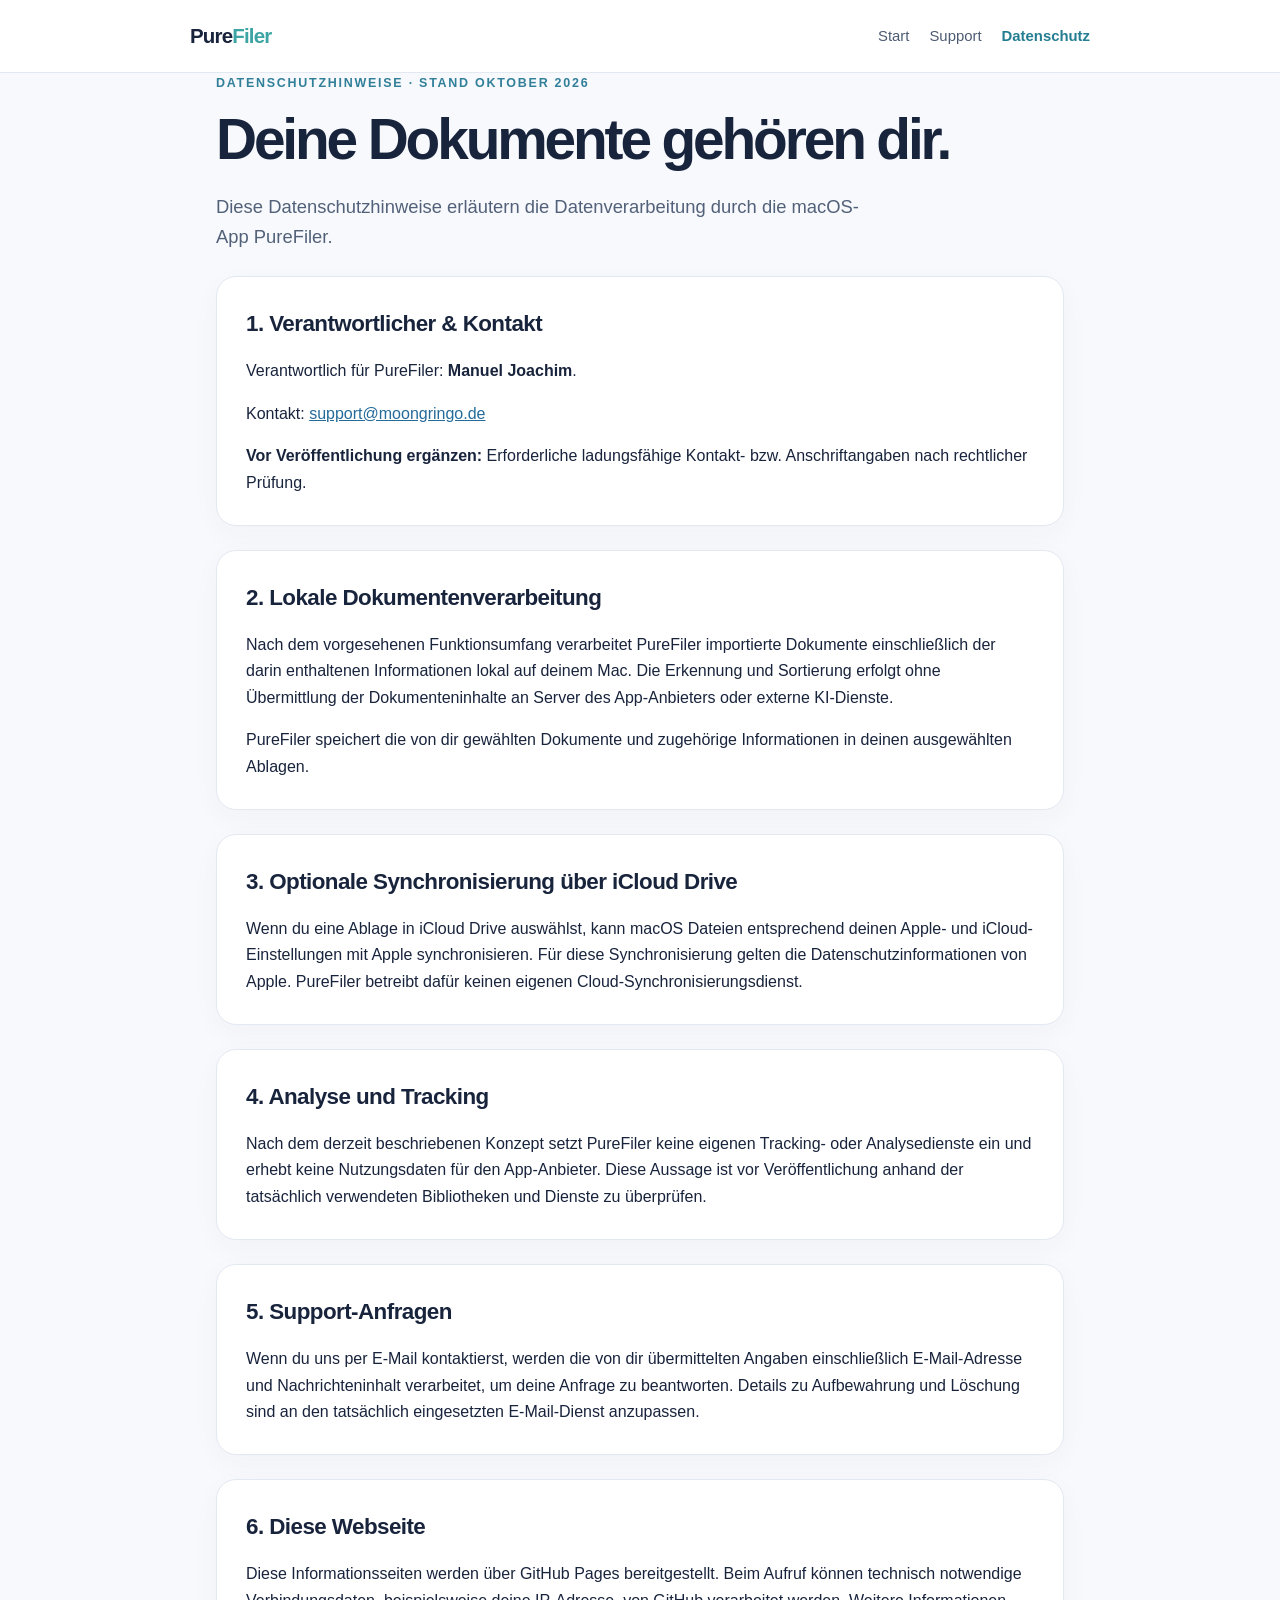
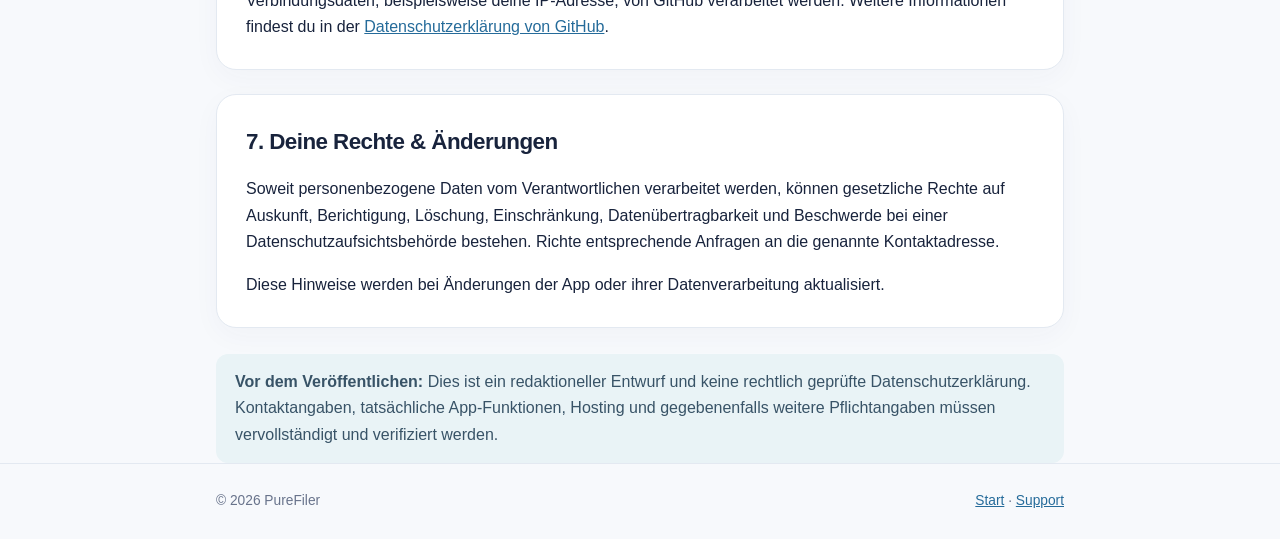
==== privacy.html @ 65787584 "Add files via upload" ====
<!doctype html><html lang="de"><head><meta charset="utf-8"><meta name="viewport" content="width=device-width,initial-scale=1"><meta name="description" content="Datenschutzhinweise für die macOS-App PureFiler."><title>Datenschutz – PureFiler</title><link rel="stylesheet" href="style.css"></head><body><header><div class="wrap nav"><a class="logo" href="index.html">Pure<span>Filer</span></a><nav class="links" aria-label="Hauptnavigation"><a href="index.html">Start</a><a href="support.html">Support</a><a href="privacy.html" aria-current="page">Datenschutz</a></nav></div></header><main class="wrap"><p class="eyebrow">Datenschutzhinweise · Stand Oktober 2026</p><h1>Deine Dokumente gehören dir.</h1><p class="lead">Diese Datenschutzhinweise erläutern die Datenverarbeitung durch die macOS-App PureFiler.</p><section class="card"><h2>1. Verantwortlicher & Kontakt</h2><p>Verantwortlich für PureFiler: <strong>Manuel Joachim</strong>.</p><p>Kontakt: <a href="mailto:support@moongringo.de">support@moongringo.de</a></p><p><strong>Vor Veröffentlichung ergänzen:</strong> Erforderliche ladungsfähige Kontakt- bzw. Anschriftangaben nach rechtlicher Prüfung.</p></section><section class="card"><h2>2. Lokale Dokumentenverarbeitung</h2><p>Nach dem vorgesehenen Funktionsumfang verarbeitet PureFiler importierte Dokumente einschließlich der darin enthaltenen Informationen lokal auf deinem Mac. Die Erkennung und Sortierung erfolgt ohne Übermittlung der Dokumenteninhalte an Server des App-Anbieters oder externe KI-Dienste.</p><p>PureFiler speichert die von dir gewählten Dokumente und zugehörige Informationen in deinen ausgewählten Ablagen.</p></section><section class="card"><h2>3. Optionale Synchronisierung über iCloud Drive</h2><p>Wenn du eine Ablage in iCloud Drive auswählst, kann macOS Dateien entsprechend deinen Apple- und iCloud-Einstellungen mit Apple synchronisieren. Für diese Synchronisierung gelten die Datenschutzinformationen von Apple. PureFiler betreibt dafür keinen eigenen Cloud-Synchronisierungsdienst.</p></section><section class="card"><h2>4. Analyse und Tracking</h2><p>Nach dem derzeit beschriebenen Konzept setzt PureFiler keine eigenen Tracking- oder Analysedienste ein und erhebt keine Nutzungsdaten für den App-Anbieter. Diese Aussage ist vor Veröffentlichung anhand der tatsächlich verwendeten Bibliotheken und Dienste zu überprüfen.</p></section><section class="card"><h2>5. Support-Anfragen</h2><p>Wenn du uns per E-Mail kontaktierst, werden die von dir übermittelten Angaben einschließlich E-Mail-Adresse und Nachrichteninhalt verarbeitet, um deine Anfrage zu beantworten. Details zu Aufbewahrung und Löschung sind an den tatsächlich eingesetzten E-Mail-Dienst anzupassen.</p></section><section class="card"><h2>6. Diese Webseite</h2><p>Diese Informationsseiten werden über GitHub Pages bereitgestellt. Beim Aufruf können technisch notwendige Verbindungsdaten, beispielsweise deine IP-Adresse, von GitHub verarbeitet werden. Weitere Informationen findest du in der <a href="https://docs.github.com/de/site-policy/privacy-policies/github-general-privacy-statement">Datenschutzerklärung von GitHub</a>.</p></section><section class="card"><h2>7. Deine Rechte & Änderungen</h2><p>Soweit personenbezogene Daten vom Verantwortlichen verarbeitet werden, können gesetzliche Rechte auf Auskunft, Berichtigung, Löschung, Einschränkung, Datenübertragbarkeit und Beschwerde bei einer Datenschutzaufsichtsbehörde bestehen. Richte entsprechende Anfragen an die genannte Kontaktadresse.</p><p>Diese Hinweise werden bei Änderungen der App oder ihrer Datenverarbeitung aktualisiert.</p></section><div class="note"><strong>Vor dem Veröffentlichen:</strong> Dies ist ein redaktioneller Entwurf und keine rechtlich geprüfte Datenschutzerklärung. Kontaktangaben, tatsächliche App-Funktionen, Hosting und gegebenenfalls weitere Pflichtangaben müssen vervollständigt und verifiziert werden.</div></main><footer><div class="wrap"><span>© 2026 PureFiler</span><span><a href="index.html">Start</a> · <a href="support.html">Support</a></span></div></footer></body></html>
---- style.css ----
:root{--ink:#18233c;--muted:#68738b;--bg:#f7f9fc;--line:#e3e9f1;--primary:#4279a9;--pale:#e9f4f6}*{box-sizing:border-box}body{margin:0;font-family:-apple-system,BlinkMacSystemFont,'Segoe UI',sans-serif;background:var(--bg);color:var(--ink);line-height:1.65}a{color:#256b9a}header{background:#fff;border-bottom:1px solid var(--line)}.wrap{max-width:900px;margin:auto;padding:0 26px}.nav{display:flex;align-items:center;justify-content:space-between;gap:15px;padding:19px 0}.logo{font-weight:750;font-size:1.28rem;text-decoration:none;color:var(--ink);letter-spacing:-.04em}.logo span{color:#3da4a4}.links{display:flex;gap:20px;flex-wrap:wrap}.links a{text-decoration:none;color:#4c5b71;font-size:.93rem}.links a[aria-current]{color:#247d91;font-weight:650}main{padding:65px 0 85px}.eyebrow{color:#317f99;text-transform:uppercase;letter-spacing:.14em;font-size:.78rem;font-weight:750}h1{font-size:clamp(2.2rem,5vw,3.55rem);letter-spacing:-.055em;line-height:1.08;margin:12px 0 21px}h2{font-size:1.4rem;letter-spacing:-.025em;margin:0 0 15px}p{margin:0 0 16px}p.lead{font-size:1.15rem;color:#526179;max-width:660px}.card{background:#fff;border:1px solid var(--line);border-radius:20px;padding:29px;margin-top:24px;box-shadow:0 8px 28px rgba(45,70,100,.035)}.card p:last-child{margin-bottom:0}.button{display:inline-block;background:var(--ink);color:#fff;text-decoration:none;border-radius:12px;padding:12px 20px;font-weight:650}.button:hover{background:#30506d}.note{background:#e9f3f6;border-radius:12px;padding:15px 19px;color:#385367;margin-top:26px}.grid{display:grid;grid-template-columns:1fr 1fr;gap:17px;margin-top:22px}.grid .card{margin:0}footer{border-top:1px solid var(--line);padding:26px 0;color:var(--muted);font-size:.86rem}footer .wrap{display:flex;gap:20px;justify-content:space-between;flex-wrap:wrap}ul{padding-left:20px}li{margin-bottom:8px}small{color:var(--muted)}@media(max-width:620px){.grid{grid-template-columns:1fr}.nav{align-items:flex-start;flex-direction:column}main{padding:45px 0 65px}.card{padding:22px}}
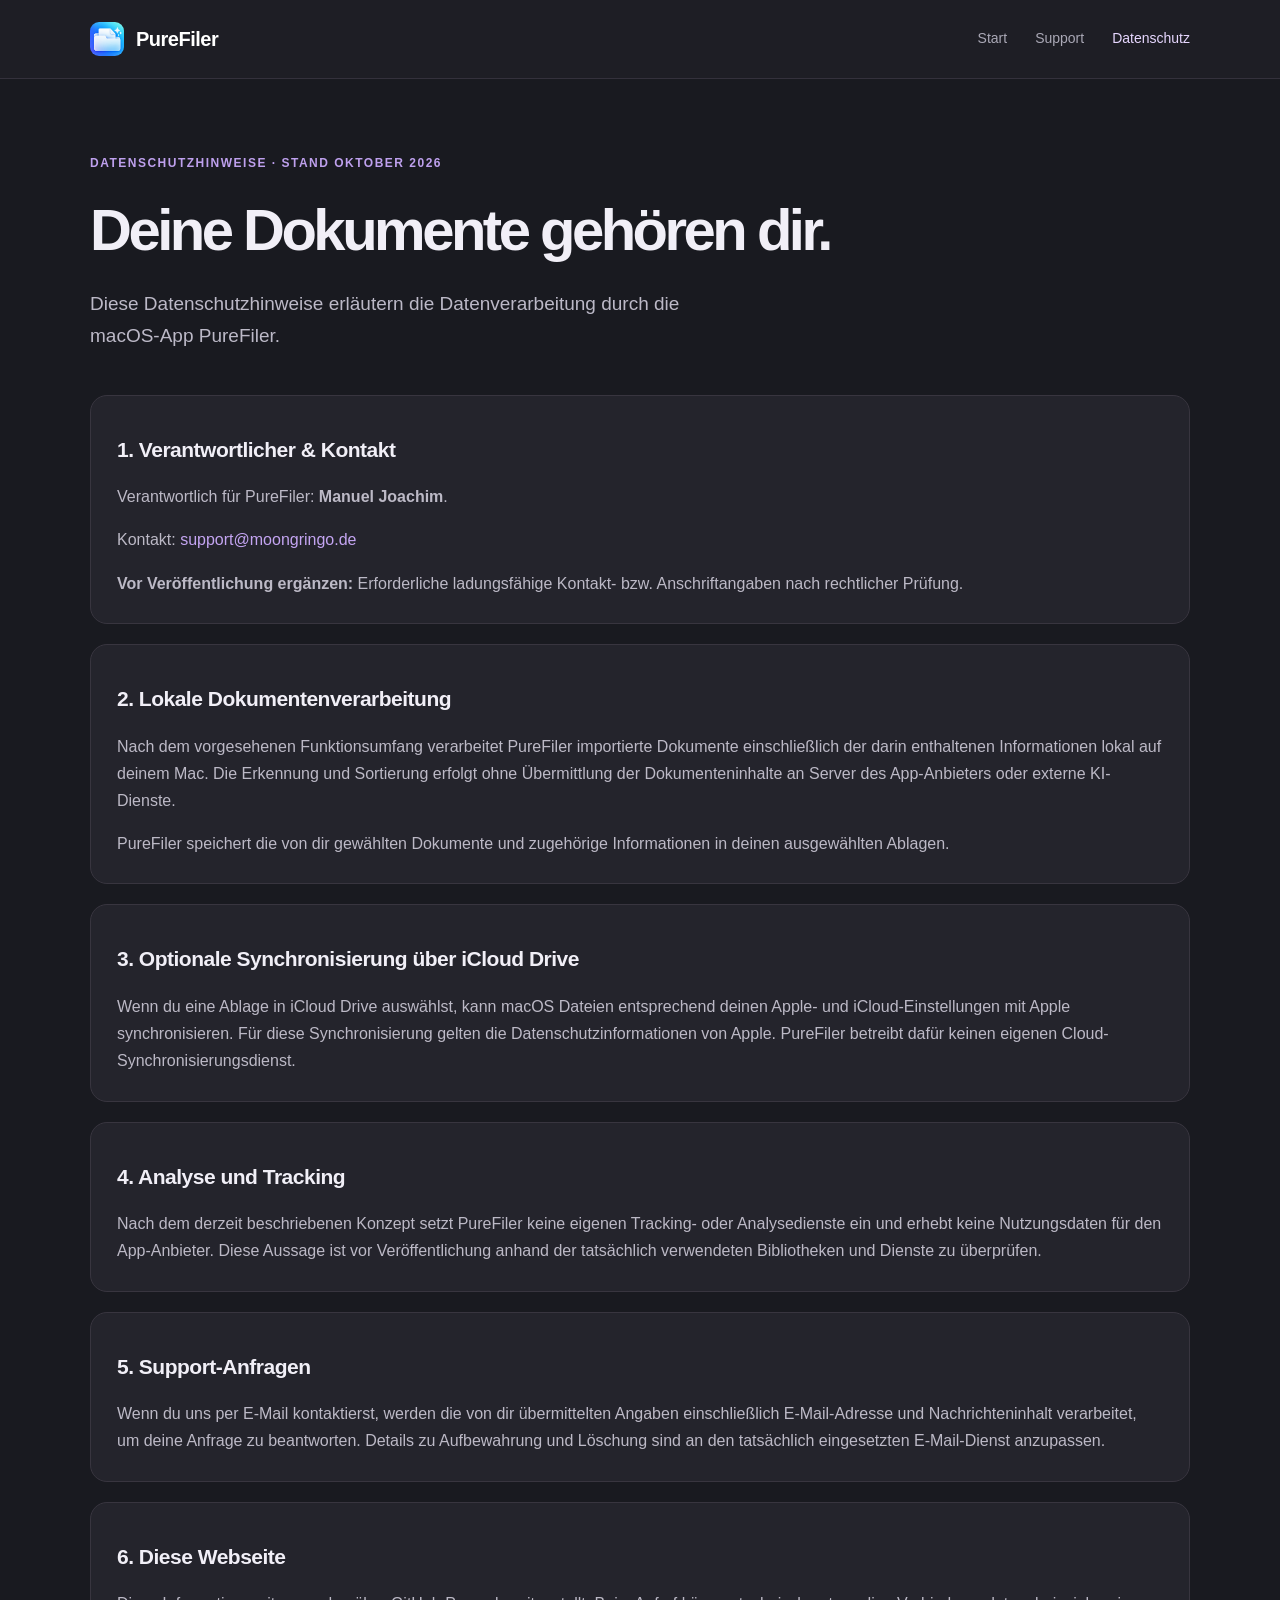
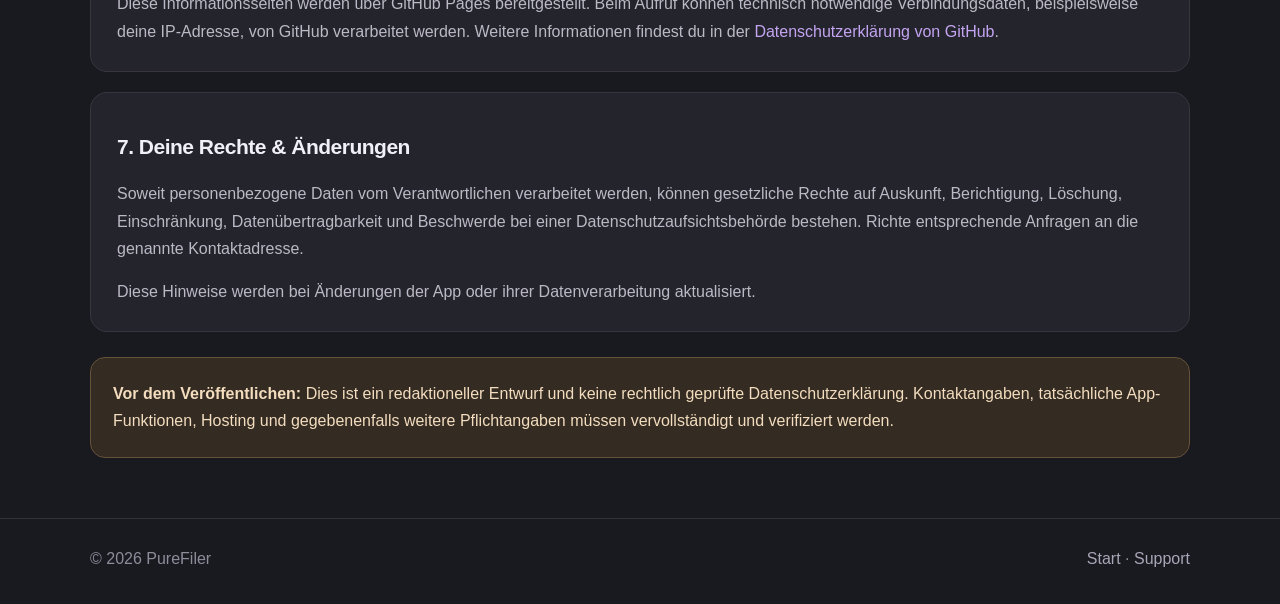
==== commit a04e4304: "Add files via upload" ====
--- a/privacy.html
+++ b/privacy.html
@@ -1 +1 @@
-<!doctype html><html lang="de"><head><meta charset="utf-8"><meta name="viewport" content="width=device-width,initial-scale=1"><meta name="description" content="Datenschutzhinweise für die macOS-App PureFiler."><title>Datenschutz – PureFiler</title><link rel="stylesheet" href="style.css"></head><body><header><div class="wrap nav"><a class="logo" href="index.html">Pure<span>Filer</span></a><nav class="links" aria-label="Hauptnavigation"><a href="index.html">Start</a><a href="support.html">Support</a><a href="privacy.html" aria-current="page">Datenschutz</a></nav></div></header><main class="wrap"><p class="eyebrow">Datenschutzhinweise · Stand Oktober 2026</p><h1>Deine Dokumente gehören dir.</h1><p class="lead">Diese Datenschutzhinweise erläutern die Datenverarbeitung durch die macOS-App PureFiler.</p><section class="card"><h2>1. Verantwortlicher & Kontakt</h2><p>Verantwortlich für PureFiler: <strong>Manuel Joachim</strong>.</p><p>Kontakt: <a href="mailto:support@moongringo.de">support@moongringo.de</a></p><p><strong>Vor Veröffentlichung ergänzen:</strong> Erforderliche ladungsfähige Kontakt- bzw. Anschriftangaben nach rechtlicher Prüfung.</p></section><section class="card"><h2>2. Lokale Dokumentenverarbeitung</h2><p>Nach dem vorgesehenen Funktionsumfang verarbeitet PureFiler importierte Dokumente einschließlich der darin enthaltenen Informationen lokal auf deinem Mac. Die Erkennung und Sortierung erfolgt ohne Übermittlung der Dokumenteninhalte an Server des App-Anbieters oder externe KI-Dienste.</p><p>PureFiler speichert die von dir gewählten Dokumente und zugehörige Informationen in deinen ausgewählten Ablagen.</p></section><section class="card"><h2>3. Optionale Synchronisierung über iCloud Drive</h2><p>Wenn du eine Ablage in iCloud Drive auswählst, kann macOS Dateien entsprechend deinen Apple- und iCloud-Einstellungen mit Apple synchronisieren. Für diese Synchronisierung gelten die Datenschutzinformationen von Apple. PureFiler betreibt dafür keinen eigenen Cloud-Synchronisierungsdienst.</p></section><section class="card"><h2>4. Analyse und Tracking</h2><p>Nach dem derzeit beschriebenen Konzept setzt PureFiler keine eigenen Tracking- oder Analysedienste ein und erhebt keine Nutzungsdaten für den App-Anbieter. Diese Aussage ist vor Veröffentlichung anhand der tatsächlich verwendeten Bibliotheken und Dienste zu überprüfen.</p></section><section class="card"><h2>5. Support-Anfragen</h2><p>Wenn du uns per E-Mail kontaktierst, werden die von dir übermittelten Angaben einschließlich E-Mail-Adresse und Nachrichteninhalt verarbeitet, um deine Anfrage zu beantworten. Details zu Aufbewahrung und Löschung sind an den tatsächlich eingesetzten E-Mail-Dienst anzupassen.</p></section><section class="card"><h2>6. Diese Webseite</h2><p>Diese Informationsseiten werden über GitHub Pages bereitgestellt. Beim Aufruf können technisch notwendige Verbindungsdaten, beispielsweise deine IP-Adresse, von GitHub verarbeitet werden. Weitere Informationen findest du in der <a href="https://docs.github.com/de/site-policy/privacy-policies/github-general-privacy-statement">Datenschutzerklärung von GitHub</a>.</p></section><section class="card"><h2>7. Deine Rechte & Änderungen</h2><p>Soweit personenbezogene Daten vom Verantwortlichen verarbeitet werden, können gesetzliche Rechte auf Auskunft, Berichtigung, Löschung, Einschränkung, Datenübertragbarkeit und Beschwerde bei einer Datenschutzaufsichtsbehörde bestehen. Richte entsprechende Anfragen an die genannte Kontaktadresse.</p><p>Diese Hinweise werden bei Änderungen der App oder ihrer Datenverarbeitung aktualisiert.</p></section><div class="note"><strong>Vor dem Veröffentlichen:</strong> Dies ist ein redaktioneller Entwurf und keine rechtlich geprüfte Datenschutzerklärung. Kontaktangaben, tatsächliche App-Funktionen, Hosting und gegebenenfalls weitere Pflichtangaben müssen vervollständigt und verifiziert werden.</div></main><footer><div class="wrap"><span>© 2026 PureFiler</span><span><a href="index.html">Start</a> · <a href="support.html">Support</a></span></div></footer></body></html>
+<!doctype html><html lang="de"><head><meta charset="utf-8"><meta name="viewport" content="width=device-width,initial-scale=1"><meta name="description" content="Datenschutzhinweise für die macOS-App PureFiler."><title>Datenschutz – PureFiler</title><link rel="icon" href="purefiler-icon.webp"><link rel="stylesheet" href="style.css"></head><body><header><div class="wrap nav"><a class="logo" href="index.html"><img src="purefiler-icon.webp" alt="" width="34" height="34">PureFiler</a><nav class="links" aria-label="Hauptnavigation"><a href="index.html">Start</a><a href="support.html">Support</a><a href="privacy.html" aria-current="page">Datenschutz</a></nav></div></header><main class="wrap"><p class="eyebrow">Datenschutzhinweise · Stand Oktober 2026</p><h1>Deine Dokumente gehören dir.</h1><p class="lead">Diese Datenschutzhinweise erläutern die Datenverarbeitung durch die macOS-App PureFiler.</p><section class="card"><h2>1. Verantwortlicher & Kontakt</h2><p>Verantwortlich für PureFiler: <strong>Manuel Joachim</strong>.</p><p>Kontakt: <a href="mailto:support@moongringo.de">support@moongringo.de</a></p><p><strong>Vor Veröffentlichung ergänzen:</strong> Erforderliche ladungsfähige Kontakt- bzw. Anschriftangaben nach rechtlicher Prüfung.</p></section><section class="card"><h2>2. Lokale Dokumentenverarbeitung</h2><p>Nach dem vorgesehenen Funktionsumfang verarbeitet PureFiler importierte Dokumente einschließlich der darin enthaltenen Informationen lokal auf deinem Mac. Die Erkennung und Sortierung erfolgt ohne Übermittlung der Dokumenteninhalte an Server des App-Anbieters oder externe KI-Dienste.</p><p>PureFiler speichert die von dir gewählten Dokumente und zugehörige Informationen in deinen ausgewählten Ablagen.</p></section><section class="card"><h2>3. Optionale Synchronisierung über iCloud Drive</h2><p>Wenn du eine Ablage in iCloud Drive auswählst, kann macOS Dateien entsprechend deinen Apple- und iCloud-Einstellungen mit Apple synchronisieren. Für diese Synchronisierung gelten die Datenschutzinformationen von Apple. PureFiler betreibt dafür keinen eigenen Cloud-Synchronisierungsdienst.</p></section><section class="card"><h2>4. Analyse und Tracking</h2><p>Nach dem derzeit beschriebenen Konzept setzt PureFiler keine eigenen Tracking- oder Analysedienste ein und erhebt keine Nutzungsdaten für den App-Anbieter. Diese Aussage ist vor Veröffentlichung anhand der tatsächlich verwendeten Bibliotheken und Dienste zu überprüfen.</p></section><section class="card"><h2>5. Support-Anfragen</h2><p>Wenn du uns per E-Mail kontaktierst, werden die von dir übermittelten Angaben einschließlich E-Mail-Adresse und Nachrichteninhalt verarbeitet, um deine Anfrage zu beantworten. Details zu Aufbewahrung und Löschung sind an den tatsächlich eingesetzten E-Mail-Dienst anzupassen.</p></section><section class="card"><h2>6. Diese Webseite</h2><p>Diese Informationsseiten werden über GitHub Pages bereitgestellt. Beim Aufruf können technisch notwendige Verbindungsdaten, beispielsweise deine IP-Adresse, von GitHub verarbeitet werden. Weitere Informationen findest du in der <a href="https://docs.github.com/de/site-policy/privacy-policies/github-general-privacy-statement">Datenschutzerklärung von GitHub</a>.</p></section><section class="card"><h2>7. Deine Rechte & Änderungen</h2><p>Soweit personenbezogene Daten vom Verantwortlichen verarbeitet werden, können gesetzliche Rechte auf Auskunft, Berichtigung, Löschung, Einschränkung, Datenübertragbarkeit und Beschwerde bei einer Datenschutzaufsichtsbehörde bestehen. Richte entsprechende Anfragen an die genannte Kontaktadresse.</p><p>Diese Hinweise werden bei Änderungen der App oder ihrer Datenverarbeitung aktualisiert.</p></section><div class="note"><strong>Vor dem Veröffentlichen:</strong> Dies ist ein redaktioneller Entwurf und keine rechtlich geprüfte Datenschutzerklärung. Kontaktangaben, tatsächliche App-Funktionen, Hosting und gegebenenfalls weitere Pflichtangaben müssen vervollständigt und verifiziert werden.</div></main><footer><div class="wrap"><span>© 2026 PureFiler</span><span><a href="index.html">Start</a> · <a href="support.html">Support</a></span></div></footer></body></html>
--- a/style.css
+++ b/style.css
@@ -1 +1 @@
-:root{--ink:#18233c;--muted:#68738b;--bg:#f7f9fc;--line:#e3e9f1;--primary:#4279a9;--pale:#e9f4f6}*{box-sizing:border-box}body{margin:0;font-family:-apple-system,BlinkMacSystemFont,'Segoe UI',sans-serif;background:var(--bg);color:var(--ink);line-height:1.65}a{color:#256b9a}header{background:#fff;border-bottom:1px solid var(--line)}.wrap{max-width:900px;margin:auto;padding:0 26px}.nav{display:flex;align-items:center;justify-content:space-between;gap:15px;padding:19px 0}.logo{font-weight:750;font-size:1.28rem;text-decoration:none;color:var(--ink);letter-spacing:-.04em}.logo span{color:#3da4a4}.links{display:flex;gap:20px;flex-wrap:wrap}.links a{text-decoration:none;color:#4c5b71;font-size:.93rem}.links a[aria-current]{color:#247d91;font-weight:650}main{padding:65px 0 85px}.eyebrow{color:#317f99;text-transform:uppercase;letter-spacing:.14em;font-size:.78rem;font-weight:750}h1{font-size:clamp(2.2rem,5vw,3.55rem);letter-spacing:-.055em;line-height:1.08;margin:12px 0 21px}h2{font-size:1.4rem;letter-spacing:-.025em;margin:0 0 15px}p{margin:0 0 16px}p.lead{font-size:1.15rem;color:#526179;max-width:660px}.card{background:#fff;border:1px solid var(--line);border-radius:20px;padding:29px;margin-top:24px;box-shadow:0 8px 28px rgba(45,70,100,.035)}.card p:last-child{margin-bottom:0}.button{display:inline-block;background:var(--ink);color:#fff;text-decoration:none;border-radius:12px;padding:12px 20px;font-weight:650}.button:hover{background:#30506d}.note{background:#e9f3f6;border-radius:12px;padding:15px 19px;color:#385367;margin-top:26px}.grid{display:grid;grid-template-columns:1fr 1fr;gap:17px;margin-top:22px}.grid .card{margin:0}footer{border-top:1px solid var(--line);padding:26px 0;color:var(--muted);font-size:.86rem}footer .wrap{display:flex;gap:20px;justify-content:space-between;flex-wrap:wrap}ul{padding-left:20px}li{margin-bottom:8px}small{color:var(--muted)}@media(max-width:620px){.grid{grid-template-columns:1fr}.nav{align-items:flex-start;flex-direction:column}main{padding:45px 0 65px}.card{padding:22px}}
+*{box-sizing:border-box}html{color-scheme:dark;scroll-behavior:smooth}body{margin:0;background:#191a20;color:#f1eff7;font:16px/1.7 -apple-system,BlinkMacSystemFont,"Segoe UI",sans-serif}a{color:#c4a5f2;text-decoration:none}a:hover{color:#e0ceff}.wrap{width:min(1100px,calc(100% - 48px));margin:auto}header{border-bottom:1px solid #34313c;background:#202027dd;backdrop-filter:blur(18px);position:sticky;top:0;z-index:10}.nav{display:flex;justify-content:space-between;align-items:center;min-height:78px;gap:24px}.logo{display:flex;align-items:center;gap:12px;font-weight:750;font-size:20px;color:#fff;letter-spacing:-.5px}.logo img{border-radius:9px;object-fit:cover}.links{display:flex;gap:28px}.links a{color:#aaa8b6;font-size:14px}.links a[aria-current],.links a:hover{color:#e7d7ff}.hero{padding:108px 0 100px;display:grid;grid-template-columns:1.6fr 1fr;align-items:center;gap:24px;background:radial-gradient(ellipse 53% 68% at 85% 44%,#3c294f55,transparent)}.hero h1,h1{font-size:clamp(42px,5.3vw,75px);letter-spacing:-3.5px;line-height:1.08;margin:26px 0}.hero em{font-style:normal;color:#c09df2}.lead{font-size:19px;max-width:650px;line-height:1.7;color:#bcb9c7}.pill{display:inline-flex;align-items:center;gap:9px;border:1px solid #4c415d;background:#2d2538;color:#cbb4ef;border-radius:50px;padding:6px 15px;font-size:12px;font-weight:650;letter-spacing:.25px}.dot{background:#ba9bea;border-radius:50%;width:7px;height:7px}.actions{display:flex;flex-wrap:wrap;gap:14px;margin:30px 0 14px}.primary,.secondary{display:inline-flex;align-items:center;justify-content:center;gap:12px;border-radius:11px;padding:12px 20px;font-weight:700;font-size:14px}.primary{color:#1b1426;background:#b99de7}.primary:hover{color:#110e1a;background:#d1b8f5}.secondary{border:1px solid #514b5b;color:#dfdbe8}.tiny,.muted{font-size:13px;color:#92909e}.hero-icon{text-align:center}.hero-icon img{width:min(100%,310px);height:auto;border-radius:48px;box-shadow:0 28px 90px #0009}.showcase{background:#24242b;border:1px solid #37343f;border-radius:22px;overflow:hidden;margin-bottom:28px}.showcase-top{padding:24px 30px;display:flex;align-items:center;justify-content:space-between;gap:20px}.pill.subtle{background:#34303d}.showcase>img{display:block;width:100%;height:auto;border-top:1px solid #37343f}.features{display:grid;grid-template-columns:repeat(3,1fr);gap:16px;margin:24px 0 70px}.feature,.card{border:1px solid #38353f;background:#24242c;border-radius:17px;padding:26px}.feature h2,.card h2{font-size:19px;letter-spacing:-.5px;margin:10px 0}.feature p,.card p{color:#bcb9c6;margin-bottom:0}.symbol{display:grid;place-items:center;width:44px;height:44px;border-radius:13px;font-size:26px;background:#293e48;color:#9bd4e6}.symbol.sparkle{background:#4c352b;color:#eed0a5}.symbol.green{background:#2b4232;color:#b7deb1}.contact{display:flex;justify-content:space-between;align-items:center;gap:25px;padding:32px 35px;border:1px solid #4d3b62;border-radius:20px;background:linear-gradient(100deg,#352b41,#24232d);margin-bottom:90px}.contact h2{font-size:25px;margin:5px 0}.contact p{color:#c4c0cb;margin:0}.eyebrow{color:#bea0ed;font-size:12px;letter-spacing:1.5px;font-weight:750;text-transform:uppercase}.card{margin:20px 0}.card h2{font-size:21px}main.wrap>h1{font-size:clamp(38px,5vw,58px)}main.wrap>.eyebrow{margin-top:74px}main.wrap>.lead{margin-bottom:42px}.grid{display:grid;grid-template-columns:repeat(2,minmax(0,1fr));gap:20px}.note{border:1px solid #665238;background:#342b23;border-radius:15px;padding:22px;margin:25px 0 60px;color:#f3ddbe}footer{border-top:1px solid #33303a;color:#8f8c99}.foot,footer .wrap{display:flex;justify-content:space-between;gap:20px;padding-top:26px;padding-bottom:32px}footer a{color:#aaa5b7}@media(max-width:750px){.wrap{width:min(100% - 32px,1100px)}.nav{flex-wrap:wrap;padding:12px 0}.links{gap:18px}.hero{padding:54px 0;grid-template-columns:1fr}.hero-icon{order:-1;text-align:left}.hero-icon img{width:130px;border-radius:26px}.hero h1,h1{letter-spacing:-2px}.features,.grid{grid-template-columns:1fr}.contact{flex-direction:column;align-items:start}.showcase-top{flex-direction:column;align-items:start}.foot{flex-wrap:wrap}}
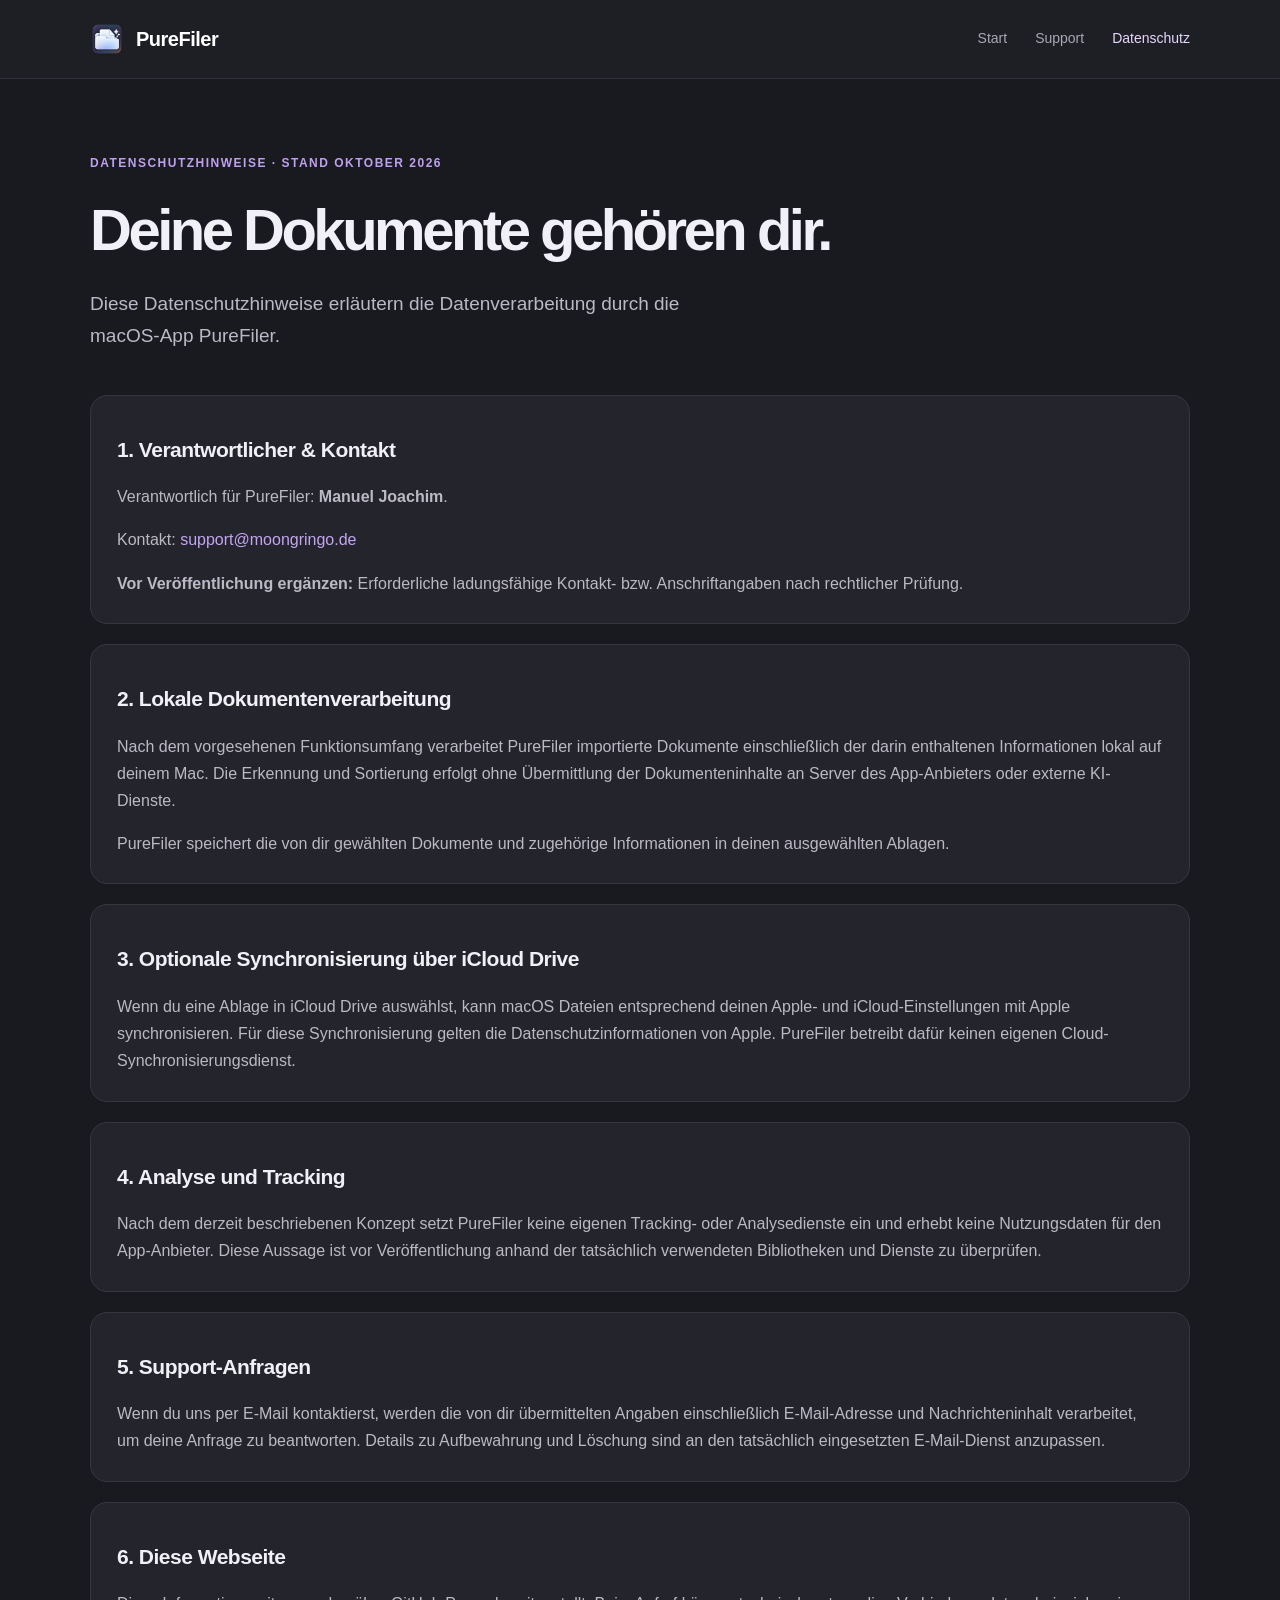
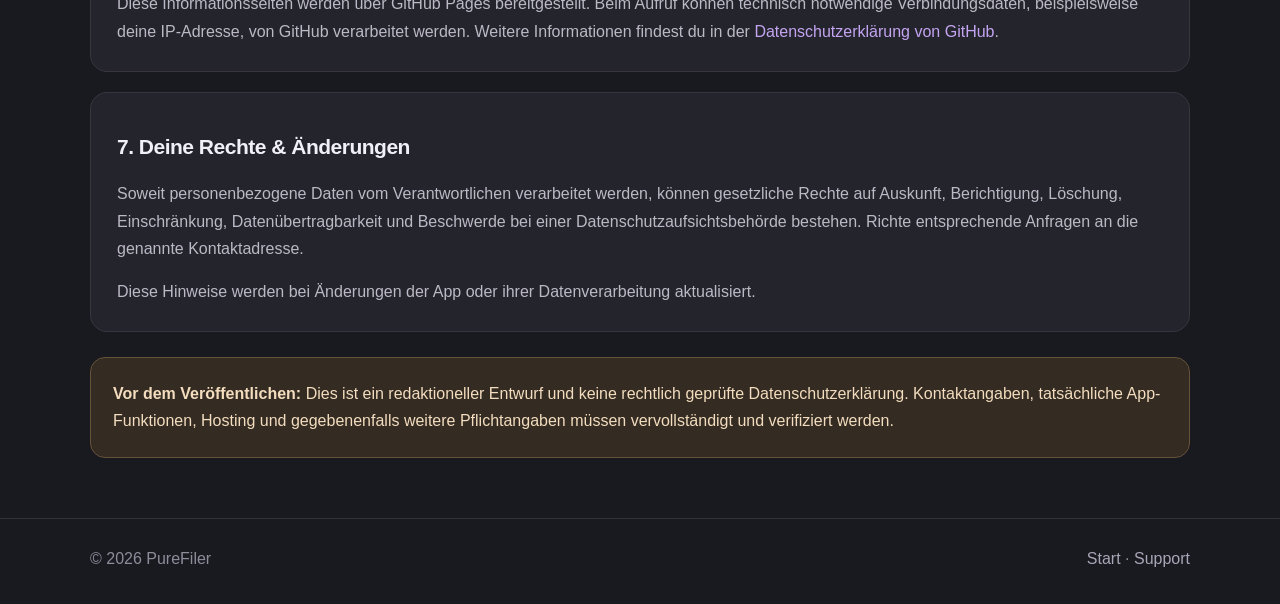
==== commit 41f632e8: "Add files via upload" ====
--- a/privacy.html
+++ b/privacy.html
@@ -1 +1 @@
-<!doctype html><html lang="de"><head><meta charset="utf-8"><meta name="viewport" content="width=device-width,initial-scale=1"><meta name="description" content="Datenschutzhinweise für die macOS-App PureFiler."><title>Datenschutz – PureFiler</title><link rel="icon" href="purefiler-icon.webp"><link rel="stylesheet" href="style.css"></head><body><header><div class="wrap nav"><a class="logo" href="index.html"><img src="purefiler-icon.webp" alt="" width="34" height="34">PureFiler</a><nav class="links" aria-label="Hauptnavigation"><a href="index.html">Start</a><a href="support.html">Support</a><a href="privacy.html" aria-current="page">Datenschutz</a></nav></div></header><main class="wrap"><p class="eyebrow">Datenschutzhinweise · Stand Oktober 2026</p><h1>Deine Dokumente gehören dir.</h1><p class="lead">Diese Datenschutzhinweise erläutern die Datenverarbeitung durch die macOS-App PureFiler.</p><section class="card"><h2>1. Verantwortlicher & Kontakt</h2><p>Verantwortlich für PureFiler: <strong>Manuel Joachim</strong>.</p><p>Kontakt: <a href="mailto:support@moongringo.de">support@moongringo.de</a></p><p><strong>Vor Veröffentlichung ergänzen:</strong> Erforderliche ladungsfähige Kontakt- bzw. Anschriftangaben nach rechtlicher Prüfung.</p></section><section class="card"><h2>2. Lokale Dokumentenverarbeitung</h2><p>Nach dem vorgesehenen Funktionsumfang verarbeitet PureFiler importierte Dokumente einschließlich der darin enthaltenen Informationen lokal auf deinem Mac. Die Erkennung und Sortierung erfolgt ohne Übermittlung der Dokumenteninhalte an Server des App-Anbieters oder externe KI-Dienste.</p><p>PureFiler speichert die von dir gewählten Dokumente und zugehörige Informationen in deinen ausgewählten Ablagen.</p></section><section class="card"><h2>3. Optionale Synchronisierung über iCloud Drive</h2><p>Wenn du eine Ablage in iCloud Drive auswählst, kann macOS Dateien entsprechend deinen Apple- und iCloud-Einstellungen mit Apple synchronisieren. Für diese Synchronisierung gelten die Datenschutzinformationen von Apple. PureFiler betreibt dafür keinen eigenen Cloud-Synchronisierungsdienst.</p></section><section class="card"><h2>4. Analyse und Tracking</h2><p>Nach dem derzeit beschriebenen Konzept setzt PureFiler keine eigenen Tracking- oder Analysedienste ein und erhebt keine Nutzungsdaten für den App-Anbieter. Diese Aussage ist vor Veröffentlichung anhand der tatsächlich verwendeten Bibliotheken und Dienste zu überprüfen.</p></section><section class="card"><h2>5. Support-Anfragen</h2><p>Wenn du uns per E-Mail kontaktierst, werden die von dir übermittelten Angaben einschließlich E-Mail-Adresse und Nachrichteninhalt verarbeitet, um deine Anfrage zu beantworten. Details zu Aufbewahrung und Löschung sind an den tatsächlich eingesetzten E-Mail-Dienst anzupassen.</p></section><section class="card"><h2>6. Diese Webseite</h2><p>Diese Informationsseiten werden über GitHub Pages bereitgestellt. Beim Aufruf können technisch notwendige Verbindungsdaten, beispielsweise deine IP-Adresse, von GitHub verarbeitet werden. Weitere Informationen findest du in der <a href="https://docs.github.com/de/site-policy/privacy-policies/github-general-privacy-statement">Datenschutzerklärung von GitHub</a>.</p></section><section class="card"><h2>7. Deine Rechte & Änderungen</h2><p>Soweit personenbezogene Daten vom Verantwortlichen verarbeitet werden, können gesetzliche Rechte auf Auskunft, Berichtigung, Löschung, Einschränkung, Datenübertragbarkeit und Beschwerde bei einer Datenschutzaufsichtsbehörde bestehen. Richte entsprechende Anfragen an die genannte Kontaktadresse.</p><p>Diese Hinweise werden bei Änderungen der App oder ihrer Datenverarbeitung aktualisiert.</p></section><div class="note"><strong>Vor dem Veröffentlichen:</strong> Dies ist ein redaktioneller Entwurf und keine rechtlich geprüfte Datenschutzerklärung. Kontaktangaben, tatsächliche App-Funktionen, Hosting und gegebenenfalls weitere Pflichtangaben müssen vervollständigt und verifiziert werden.</div></main><footer><div class="wrap"><span>© 2026 PureFiler</span><span><a href="index.html">Start</a> · <a href="support.html">Support</a></span></div></footer></body></html>
+<!doctype html><html lang="de"><head><meta charset="utf-8"><meta name="viewport" content="width=device-width,initial-scale=1"><meta name="description" content="Datenschutzhinweise für die macOS-App PureFiler."><title>Datenschutz – PureFiler</title><link rel="icon" href="purefiler-icon.webp?v=2"><link rel="stylesheet" href="style.css"></head><body><header><div class="wrap nav"><a class="logo" href="index.html"><img src="purefiler-icon.webp?v=2" alt="" width="34" height="34">PureFiler</a><nav class="links" aria-label="Hauptnavigation"><a href="index.html">Start</a><a href="support.html">Support</a><a href="privacy.html" aria-current="page">Datenschutz</a></nav></div></header><main class="wrap"><p class="eyebrow">Datenschutzhinweise · Stand Oktober 2026</p><h1>Deine Dokumente gehören dir.</h1><p class="lead">Diese Datenschutzhinweise erläutern die Datenverarbeitung durch die macOS-App PureFiler.</p><section class="card"><h2>1. Verantwortlicher & Kontakt</h2><p>Verantwortlich für PureFiler: <strong>Manuel Joachim</strong>.</p><p>Kontakt: <a href="mailto:support@moongringo.de">support@moongringo.de</a></p><p><strong>Vor Veröffentlichung ergänzen:</strong> Erforderliche ladungsfähige Kontakt- bzw. Anschriftangaben nach rechtlicher Prüfung.</p></section><section class="card"><h2>2. Lokale Dokumentenverarbeitung</h2><p>Nach dem vorgesehenen Funktionsumfang verarbeitet PureFiler importierte Dokumente einschließlich der darin enthaltenen Informationen lokal auf deinem Mac. Die Erkennung und Sortierung erfolgt ohne Übermittlung der Dokumenteninhalte an Server des App-Anbieters oder externe KI-Dienste.</p><p>PureFiler speichert die von dir gewählten Dokumente und zugehörige Informationen in deinen ausgewählten Ablagen.</p></section><section class="card"><h2>3. Optionale Synchronisierung über iCloud Drive</h2><p>Wenn du eine Ablage in iCloud Drive auswählst, kann macOS Dateien entsprechend deinen Apple- und iCloud-Einstellungen mit Apple synchronisieren. Für diese Synchronisierung gelten die Datenschutzinformationen von Apple. PureFiler betreibt dafür keinen eigenen Cloud-Synchronisierungsdienst.</p></section><section class="card"><h2>4. Analyse und Tracking</h2><p>Nach dem derzeit beschriebenen Konzept setzt PureFiler keine eigenen Tracking- oder Analysedienste ein und erhebt keine Nutzungsdaten für den App-Anbieter. Diese Aussage ist vor Veröffentlichung anhand der tatsächlich verwendeten Bibliotheken und Dienste zu überprüfen.</p></section><section class="card"><h2>5. Support-Anfragen</h2><p>Wenn du uns per E-Mail kontaktierst, werden die von dir übermittelten Angaben einschließlich E-Mail-Adresse und Nachrichteninhalt verarbeitet, um deine Anfrage zu beantworten. Details zu Aufbewahrung und Löschung sind an den tatsächlich eingesetzten E-Mail-Dienst anzupassen.</p></section><section class="card"><h2>6. Diese Webseite</h2><p>Diese Informationsseiten werden über GitHub Pages bereitgestellt. Beim Aufruf können technisch notwendige Verbindungsdaten, beispielsweise deine IP-Adresse, von GitHub verarbeitet werden. Weitere Informationen findest du in der <a href="https://docs.github.com/de/site-policy/privacy-policies/github-general-privacy-statement">Datenschutzerklärung von GitHub</a>.</p></section><section class="card"><h2>7. Deine Rechte & Änderungen</h2><p>Soweit personenbezogene Daten vom Verantwortlichen verarbeitet werden, können gesetzliche Rechte auf Auskunft, Berichtigung, Löschung, Einschränkung, Datenübertragbarkeit und Beschwerde bei einer Datenschutzaufsichtsbehörde bestehen. Richte entsprechende Anfragen an die genannte Kontaktadresse.</p><p>Diese Hinweise werden bei Änderungen der App oder ihrer Datenverarbeitung aktualisiert.</p></section><div class="note"><strong>Vor dem Veröffentlichen:</strong> Dies ist ein redaktioneller Entwurf und keine rechtlich geprüfte Datenschutzerklärung. Kontaktangaben, tatsächliche App-Funktionen, Hosting und gegebenenfalls weitere Pflichtangaben müssen vervollständigt und verifiziert werden.</div></main><footer><div class="wrap"><span>© 2026 PureFiler</span><span><a href="index.html">Start</a> · <a href="support.html">Support</a></span></div></footer></body></html>
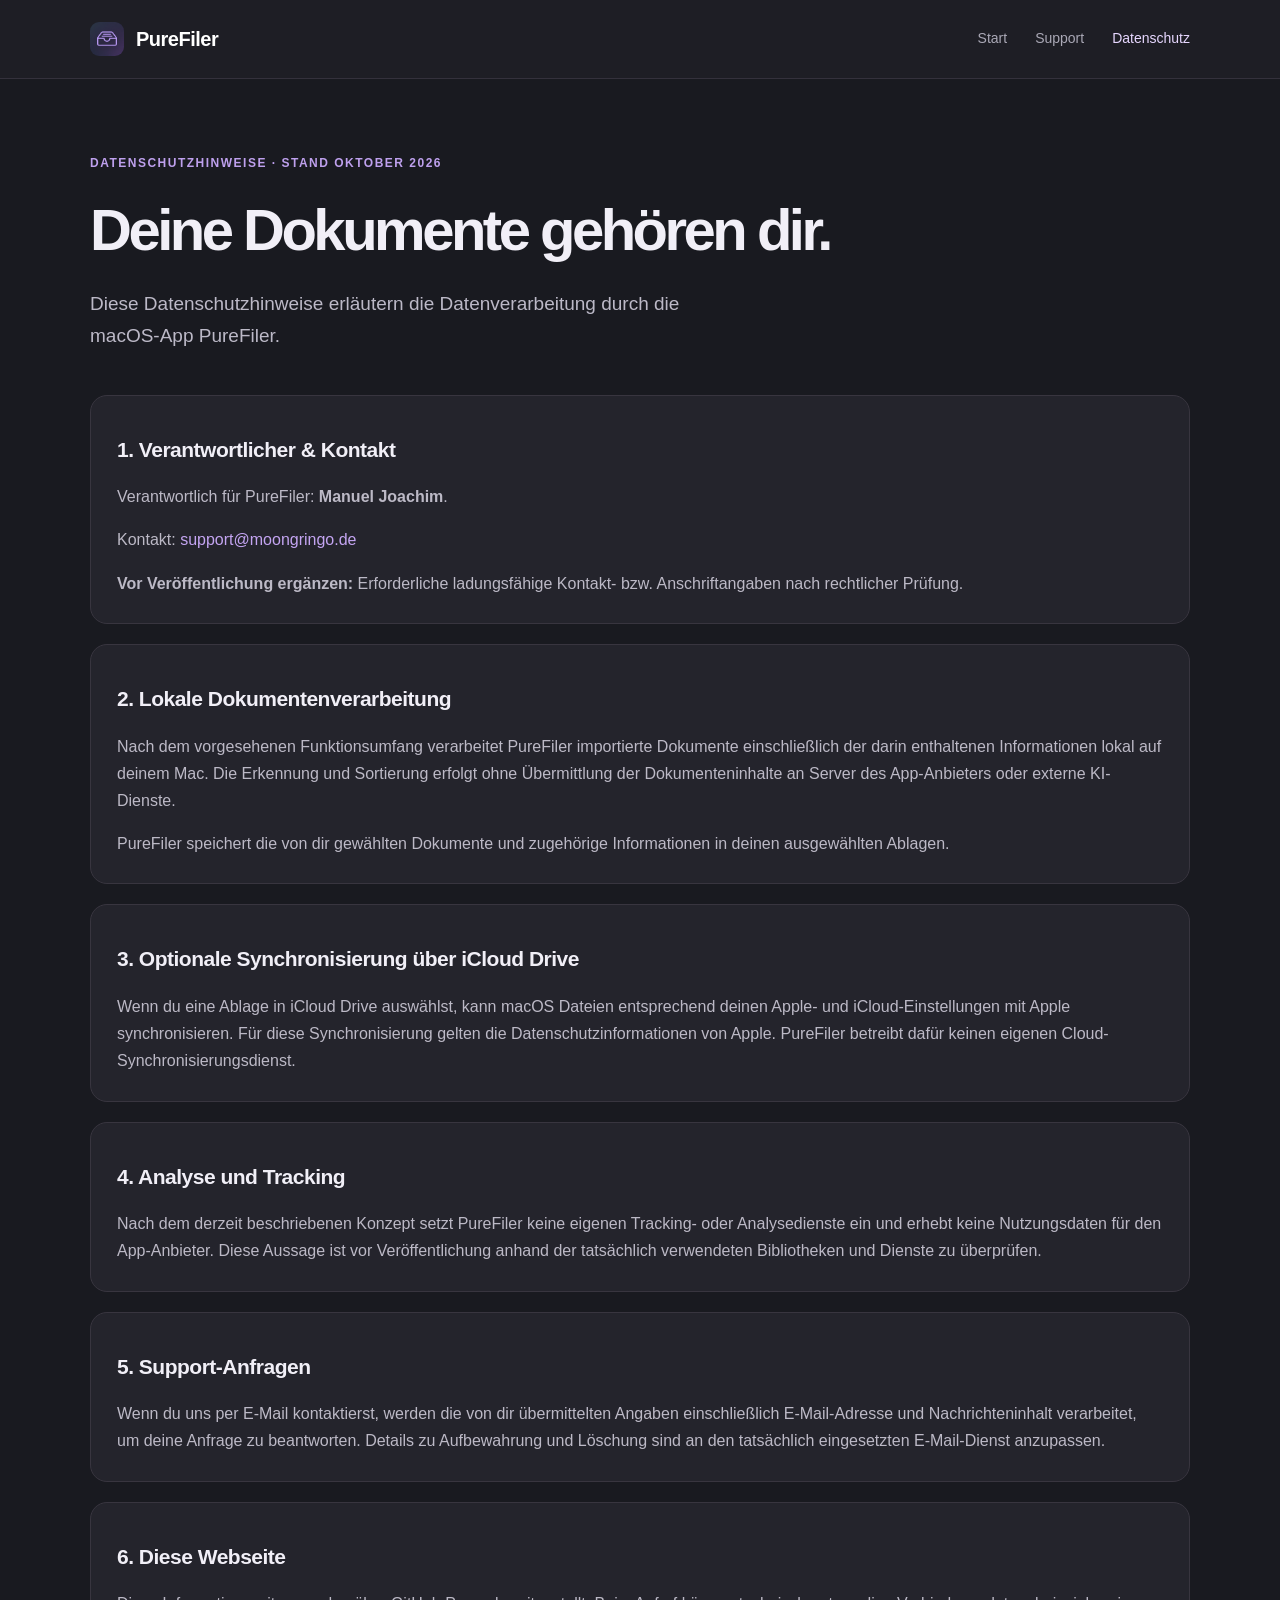
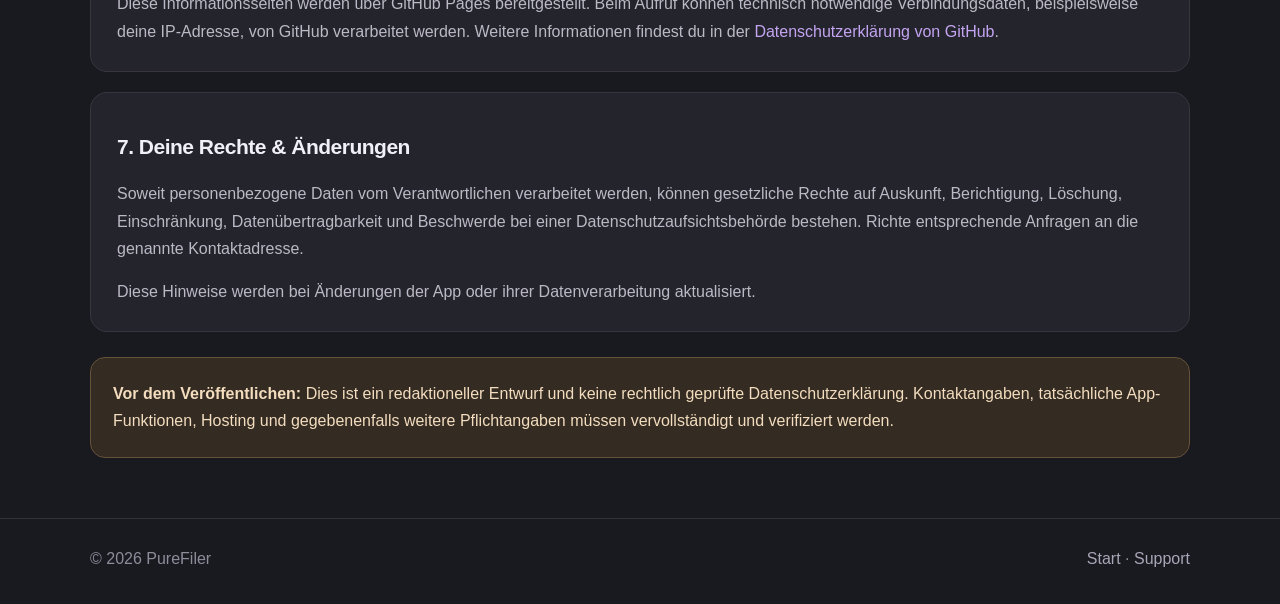
==== commit f5ef046d: "Add files via upload" ====
--- a/privacy.html
+++ b/privacy.html
@@ -1 +1 @@
-<!doctype html><html lang="de"><head><meta charset="utf-8"><meta name="viewport" content="width=device-width,initial-scale=1"><meta name="description" content="Datenschutzhinweise für die macOS-App PureFiler."><title>Datenschutz – PureFiler</title><link rel="icon" href="purefiler-icon.webp?v=2"><link rel="stylesheet" href="style.css"></head><body><header><div class="wrap nav"><a class="logo" href="index.html"><img src="purefiler-icon.webp?v=2" alt="" width="34" height="34">PureFiler</a><nav class="links" aria-label="Hauptnavigation"><a href="index.html">Start</a><a href="support.html">Support</a><a href="privacy.html" aria-current="page">Datenschutz</a></nav></div></header><main class="wrap"><p class="eyebrow">Datenschutzhinweise · Stand Oktober 2026</p><h1>Deine Dokumente gehören dir.</h1><p class="lead">Diese Datenschutzhinweise erläutern die Datenverarbeitung durch die macOS-App PureFiler.</p><section class="card"><h2>1. Verantwortlicher & Kontakt</h2><p>Verantwortlich für PureFiler: <strong>Manuel Joachim</strong>.</p><p>Kontakt: <a href="mailto:support@moongringo.de">support@moongringo.de</a></p><p><strong>Vor Veröffentlichung ergänzen:</strong> Erforderliche ladungsfähige Kontakt- bzw. Anschriftangaben nach rechtlicher Prüfung.</p></section><section class="card"><h2>2. Lokale Dokumentenverarbeitung</h2><p>Nach dem vorgesehenen Funktionsumfang verarbeitet PureFiler importierte Dokumente einschließlich der darin enthaltenen Informationen lokal auf deinem Mac. Die Erkennung und Sortierung erfolgt ohne Übermittlung der Dokumenteninhalte an Server des App-Anbieters oder externe KI-Dienste.</p><p>PureFiler speichert die von dir gewählten Dokumente und zugehörige Informationen in deinen ausgewählten Ablagen.</p></section><section class="card"><h2>3. Optionale Synchronisierung über iCloud Drive</h2><p>Wenn du eine Ablage in iCloud Drive auswählst, kann macOS Dateien entsprechend deinen Apple- und iCloud-Einstellungen mit Apple synchronisieren. Für diese Synchronisierung gelten die Datenschutzinformationen von Apple. PureFiler betreibt dafür keinen eigenen Cloud-Synchronisierungsdienst.</p></section><section class="card"><h2>4. Analyse und Tracking</h2><p>Nach dem derzeit beschriebenen Konzept setzt PureFiler keine eigenen Tracking- oder Analysedienste ein und erhebt keine Nutzungsdaten für den App-Anbieter. Diese Aussage ist vor Veröffentlichung anhand der tatsächlich verwendeten Bibliotheken und Dienste zu überprüfen.</p></section><section class="card"><h2>5. Support-Anfragen</h2><p>Wenn du uns per E-Mail kontaktierst, werden die von dir übermittelten Angaben einschließlich E-Mail-Adresse und Nachrichteninhalt verarbeitet, um deine Anfrage zu beantworten. Details zu Aufbewahrung und Löschung sind an den tatsächlich eingesetzten E-Mail-Dienst anzupassen.</p></section><section class="card"><h2>6. Diese Webseite</h2><p>Diese Informationsseiten werden über GitHub Pages bereitgestellt. Beim Aufruf können technisch notwendige Verbindungsdaten, beispielsweise deine IP-Adresse, von GitHub verarbeitet werden. Weitere Informationen findest du in der <a href="https://docs.github.com/de/site-policy/privacy-policies/github-general-privacy-statement">Datenschutzerklärung von GitHub</a>.</p></section><section class="card"><h2>7. Deine Rechte & Änderungen</h2><p>Soweit personenbezogene Daten vom Verantwortlichen verarbeitet werden, können gesetzliche Rechte auf Auskunft, Berichtigung, Löschung, Einschränkung, Datenübertragbarkeit und Beschwerde bei einer Datenschutzaufsichtsbehörde bestehen. Richte entsprechende Anfragen an die genannte Kontaktadresse.</p><p>Diese Hinweise werden bei Änderungen der App oder ihrer Datenverarbeitung aktualisiert.</p></section><div class="note"><strong>Vor dem Veröffentlichen:</strong> Dies ist ein redaktioneller Entwurf und keine rechtlich geprüfte Datenschutzerklärung. Kontaktangaben, tatsächliche App-Funktionen, Hosting und gegebenenfalls weitere Pflichtangaben müssen vervollständigt und verifiziert werden.</div></main><footer><div class="wrap"><span>© 2026 PureFiler</span><span><a href="index.html">Start</a> · <a href="support.html">Support</a></span></div></footer></body></html>
+<!doctype html><html lang="de"><head><meta charset="utf-8"><meta name="viewport" content="width=device-width,initial-scale=1"><meta name="description" content="Datenschutzhinweise für die macOS-App PureFiler."><title>Datenschutz – PureFiler</title><link rel="icon" href="purefiler-icon.webp?v=3"><link rel="stylesheet" href="style.css"></head><body><header><div class="wrap nav"><a class="logo" href="index.html"><img src="purefiler-icon.webp?v=3" alt="" width="34" height="34">PureFiler</a><nav class="links" aria-label="Hauptnavigation"><a href="index.html">Start</a><a href="support.html">Support</a><a href="privacy.html" aria-current="page">Datenschutz</a></nav></div></header><main class="wrap"><p class="eyebrow">Datenschutzhinweise · Stand Oktober 2026</p><h1>Deine Dokumente gehören dir.</h1><p class="lead">Diese Datenschutzhinweise erläutern die Datenverarbeitung durch die macOS-App PureFiler.</p><section class="card"><h2>1. Verantwortlicher & Kontakt</h2><p>Verantwortlich für PureFiler: <strong>Manuel Joachim</strong>.</p><p>Kontakt: <a href="mailto:support@moongringo.de">support@moongringo.de</a></p><p><strong>Vor Veröffentlichung ergänzen:</strong> Erforderliche ladungsfähige Kontakt- bzw. Anschriftangaben nach rechtlicher Prüfung.</p></section><section class="card"><h2>2. Lokale Dokumentenverarbeitung</h2><p>Nach dem vorgesehenen Funktionsumfang verarbeitet PureFiler importierte Dokumente einschließlich der darin enthaltenen Informationen lokal auf deinem Mac. Die Erkennung und Sortierung erfolgt ohne Übermittlung der Dokumenteninhalte an Server des App-Anbieters oder externe KI-Dienste.</p><p>PureFiler speichert die von dir gewählten Dokumente und zugehörige Informationen in deinen ausgewählten Ablagen.</p></section><section class="card"><h2>3. Optionale Synchronisierung über iCloud Drive</h2><p>Wenn du eine Ablage in iCloud Drive auswählst, kann macOS Dateien entsprechend deinen Apple- und iCloud-Einstellungen mit Apple synchronisieren. Für diese Synchronisierung gelten die Datenschutzinformationen von Apple. PureFiler betreibt dafür keinen eigenen Cloud-Synchronisierungsdienst.</p></section><section class="card"><h2>4. Analyse und Tracking</h2><p>Nach dem derzeit beschriebenen Konzept setzt PureFiler keine eigenen Tracking- oder Analysedienste ein und erhebt keine Nutzungsdaten für den App-Anbieter. Diese Aussage ist vor Veröffentlichung anhand der tatsächlich verwendeten Bibliotheken und Dienste zu überprüfen.</p></section><section class="card"><h2>5. Support-Anfragen</h2><p>Wenn du uns per E-Mail kontaktierst, werden die von dir übermittelten Angaben einschließlich E-Mail-Adresse und Nachrichteninhalt verarbeitet, um deine Anfrage zu beantworten. Details zu Aufbewahrung und Löschung sind an den tatsächlich eingesetzten E-Mail-Dienst anzupassen.</p></section><section class="card"><h2>6. Diese Webseite</h2><p>Diese Informationsseiten werden über GitHub Pages bereitgestellt. Beim Aufruf können technisch notwendige Verbindungsdaten, beispielsweise deine IP-Adresse, von GitHub verarbeitet werden. Weitere Informationen findest du in der <a href="https://docs.github.com/de/site-policy/privacy-policies/github-general-privacy-statement">Datenschutzerklärung von GitHub</a>.</p></section><section class="card"><h2>7. Deine Rechte & Änderungen</h2><p>Soweit personenbezogene Daten vom Verantwortlichen verarbeitet werden, können gesetzliche Rechte auf Auskunft, Berichtigung, Löschung, Einschränkung, Datenübertragbarkeit und Beschwerde bei einer Datenschutzaufsichtsbehörde bestehen. Richte entsprechende Anfragen an die genannte Kontaktadresse.</p><p>Diese Hinweise werden bei Änderungen der App oder ihrer Datenverarbeitung aktualisiert.</p></section><div class="note"><strong>Vor dem Veröffentlichen:</strong> Dies ist ein redaktioneller Entwurf und keine rechtlich geprüfte Datenschutzerklärung. Kontaktangaben, tatsächliche App-Funktionen, Hosting und gegebenenfalls weitere Pflichtangaben müssen vervollständigt und verifiziert werden.</div></main><footer><div class="wrap"><span>© 2026 PureFiler</span><span><a href="index.html">Start</a> · <a href="support.html">Support</a></span></div></footer></body></html>
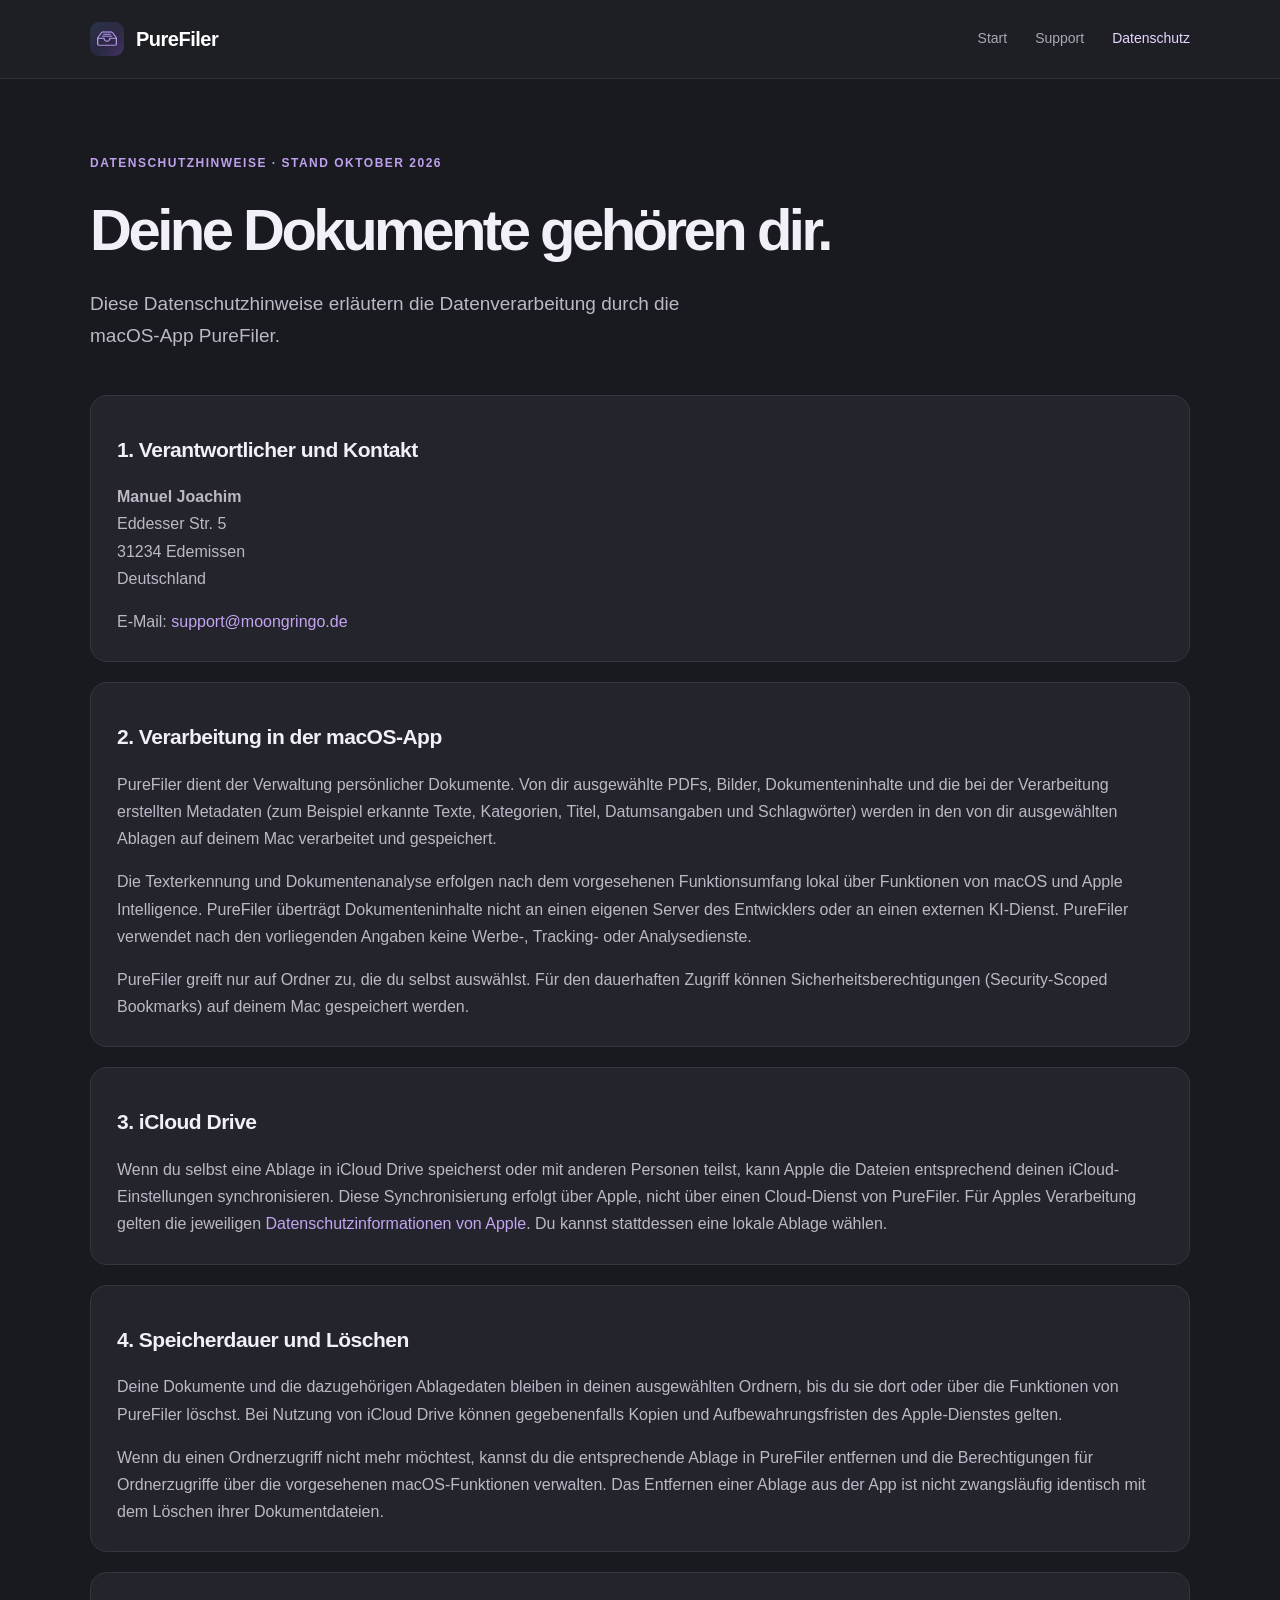
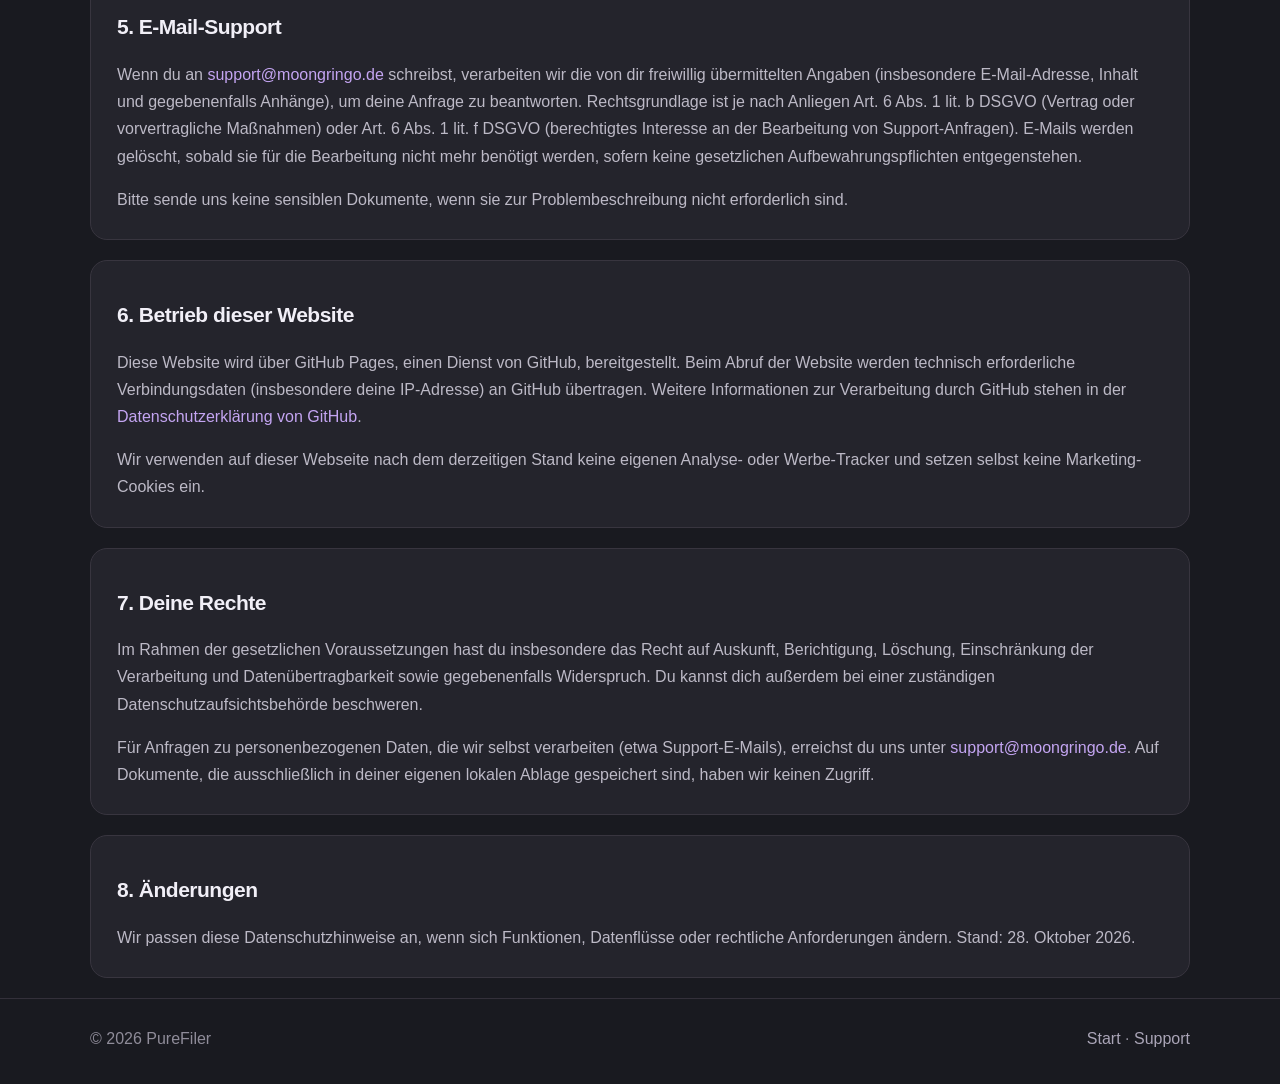
==== commit 73767c79: "Add files via upload" ====
--- a/privacy.html
+++ b/privacy.html
@@ -1 +1,2 @@
-<!doctype html><html lang="de"><head><meta charset="utf-8"><meta name="viewport" content="width=device-width,initial-scale=1"><meta name="description" content="Datenschutzhinweise für die macOS-App PureFiler."><title>Datenschutz – PureFiler</title><link rel="icon" href="purefiler-icon.webp?v=3"><link rel="stylesheet" href="style.css"></head><body><header><div class="wrap nav"><a class="logo" href="index.html"><img src="purefiler-icon.webp?v=3" alt="" width="34" height="34">PureFiler</a><nav class="links" aria-label="Hauptnavigation"><a href="index.html">Start</a><a href="support.html">Support</a><a href="privacy.html" aria-current="page">Datenschutz</a></nav></div></header><main class="wrap"><p class="eyebrow">Datenschutzhinweise · Stand Oktober 2026</p><h1>Deine Dokumente gehören dir.</h1><p class="lead">Diese Datenschutzhinweise erläutern die Datenverarbeitung durch die macOS-App PureFiler.</p><section class="card"><h2>1. Verantwortlicher & Kontakt</h2><p>Verantwortlich für PureFiler: <strong>Manuel Joachim</strong>.</p><p>Kontakt: <a href="mailto:support@moongringo.de">support@moongringo.de</a></p><p><strong>Vor Veröffentlichung ergänzen:</strong> Erforderliche ladungsfähige Kontakt- bzw. Anschriftangaben nach rechtlicher Prüfung.</p></section><section class="card"><h2>2. Lokale Dokumentenverarbeitung</h2><p>Nach dem vorgesehenen Funktionsumfang verarbeitet PureFiler importierte Dokumente einschließlich der darin enthaltenen Informationen lokal auf deinem Mac. Die Erkennung und Sortierung erfolgt ohne Übermittlung der Dokumenteninhalte an Server des App-Anbieters oder externe KI-Dienste.</p><p>PureFiler speichert die von dir gewählten Dokumente und zugehörige Informationen in deinen ausgewählten Ablagen.</p></section><section class="card"><h2>3. Optionale Synchronisierung über iCloud Drive</h2><p>Wenn du eine Ablage in iCloud Drive auswählst, kann macOS Dateien entsprechend deinen Apple- und iCloud-Einstellungen mit Apple synchronisieren. Für diese Synchronisierung gelten die Datenschutzinformationen von Apple. PureFiler betreibt dafür keinen eigenen Cloud-Synchronisierungsdienst.</p></section><section class="card"><h2>4. Analyse und Tracking</h2><p>Nach dem derzeit beschriebenen Konzept setzt PureFiler keine eigenen Tracking- oder Analysedienste ein und erhebt keine Nutzungsdaten für den App-Anbieter. Diese Aussage ist vor Veröffentlichung anhand der tatsächlich verwendeten Bibliotheken und Dienste zu überprüfen.</p></section><section class="card"><h2>5. Support-Anfragen</h2><p>Wenn du uns per E-Mail kontaktierst, werden die von dir übermittelten Angaben einschließlich E-Mail-Adresse und Nachrichteninhalt verarbeitet, um deine Anfrage zu beantworten. Details zu Aufbewahrung und Löschung sind an den tatsächlich eingesetzten E-Mail-Dienst anzupassen.</p></section><section class="card"><h2>6. Diese Webseite</h2><p>Diese Informationsseiten werden über GitHub Pages bereitgestellt. Beim Aufruf können technisch notwendige Verbindungsdaten, beispielsweise deine IP-Adresse, von GitHub verarbeitet werden. Weitere Informationen findest du in der <a href="https://docs.github.com/de/site-policy/privacy-policies/github-general-privacy-statement">Datenschutzerklärung von GitHub</a>.</p></section><section class="card"><h2>7. Deine Rechte & Änderungen</h2><p>Soweit personenbezogene Daten vom Verantwortlichen verarbeitet werden, können gesetzliche Rechte auf Auskunft, Berichtigung, Löschung, Einschränkung, Datenübertragbarkeit und Beschwerde bei einer Datenschutzaufsichtsbehörde bestehen. Richte entsprechende Anfragen an die genannte Kontaktadresse.</p><p>Diese Hinweise werden bei Änderungen der App oder ihrer Datenverarbeitung aktualisiert.</p></section><div class="note"><strong>Vor dem Veröffentlichen:</strong> Dies ist ein redaktioneller Entwurf und keine rechtlich geprüfte Datenschutzerklärung. Kontaktangaben, tatsächliche App-Funktionen, Hosting und gegebenenfalls weitere Pflichtangaben müssen vervollständigt und verifiziert werden.</div></main><footer><div class="wrap"><span>© 2026 PureFiler</span><span><a href="index.html">Start</a> · <a href="support.html">Support</a></span></div></footer></body></html>
+<!DOCTYPE html>
+<html lang="de"><head><meta charset="utf-8"/><meta content="width=device-width,initial-scale=1" name="viewport"/><meta content="Datenschutzhinweise für die macOS-App PureFiler." name="description"/><title>Datenschutz – PureFiler</title><link href="purefiler-icon.webp?v=3" rel="icon"/><link href="style.css" rel="stylesheet"/></head><body><header><div class="wrap nav"><a class="logo" href="index.html"><img alt="" height="34" src="purefiler-icon.webp?v=3" width="34"/>PureFiler</a><nav aria-label="Hauptnavigation" class="links"><a href="index.html">Start</a><a href="support.html">Support</a><a aria-current="page" href="privacy.html">Datenschutz</a></nav></div></header><main class="wrap"><p class="eyebrow">Datenschutzhinweise · Stand Oktober 2026</p><h1>Deine Dokumente gehören dir.</h1><p class="lead">Diese Datenschutzhinweise erläutern die Datenverarbeitung durch die macOS-App PureFiler.</p><section class="card"><h2>1. Verantwortlicher und Kontakt</h2><p><strong>Manuel Joachim</strong><br/>Eddesser Str. 5<br/>31234 Edemissen<br/>Deutschland</p><p>E-Mail: <a href="mailto:support@moongringo.de">support@moongringo.de</a></p></section><section class="card"><h2>2. Verarbeitung in der macOS-App</h2><p>PureFiler dient der Verwaltung persönlicher Dokumente. Von dir ausgewählte PDFs, Bilder, Dokumenteninhalte und die bei der Verarbeitung erstellten Metadaten (zum Beispiel erkannte Texte, Kategorien, Titel, Datumsangaben und Schlagwörter) werden in den von dir ausgewählten Ablagen auf deinem Mac verarbeitet und gespeichert.</p><p>Die Texterkennung und Dokumentenanalyse erfolgen nach dem vorgesehenen Funktionsumfang lokal über Funktionen von macOS und Apple Intelligence. PureFiler überträgt Dokumenteninhalte nicht an einen eigenen Server des Entwicklers oder an einen externen KI-Dienst. PureFiler verwendet nach den vorliegenden Angaben keine Werbe-, Tracking- oder Analysedienste.</p><p>PureFiler greift nur auf Ordner zu, die du selbst auswählst. Für den dauerhaften Zugriff können Sicherheitsberechtigungen (Security-Scoped Bookmarks) auf deinem Mac gespeichert werden.</p></section><section class="card"><h2>3. iCloud Drive</h2><p>Wenn du selbst eine Ablage in iCloud Drive speicherst oder mit anderen Personen teilst, kann Apple die Dateien entsprechend deinen iCloud-Einstellungen synchronisieren. Diese Synchronisierung erfolgt über Apple, nicht über einen Cloud-Dienst von PureFiler. Für Apples Verarbeitung gelten die jeweiligen <a href="https://www.apple.com/de/legal/privacy/">Datenschutzinformationen von Apple</a>. Du kannst stattdessen eine lokale Ablage wählen.</p></section><section class="card"><h2>4. Speicherdauer und Löschen</h2><p>Deine Dokumente und die dazugehörigen Ablagedaten bleiben in deinen ausgewählten Ordnern, bis du sie dort oder über die Funktionen von PureFiler löschst. Bei Nutzung von iCloud Drive können gegebenenfalls Kopien und Aufbewahrungsfristen des Apple-Dienstes gelten.</p><p>Wenn du einen Ordnerzugriff nicht mehr möchtest, kannst du die entsprechende Ablage in PureFiler entfernen und die Berechtigungen für Ordnerzugriffe über die vorgesehenen macOS-Funktionen verwalten. Das Entfernen einer Ablage aus der App ist nicht zwangsläufig identisch mit dem Löschen ihrer Dokumentdateien.</p></section><section class="card"><h2>5. E-Mail-Support</h2><p>Wenn du an <a href="mailto:support@moongringo.de">support@moongringo.de</a> schreibst, verarbeiten wir die von dir freiwillig übermittelten Angaben (insbesondere E-Mail-Adresse, Inhalt und gegebenenfalls Anhänge), um deine Anfrage zu beantworten. Rechtsgrundlage ist je nach Anliegen Art. 6 Abs. 1 lit. b DSGVO (Vertrag oder vorvertragliche Maßnahmen) oder Art. 6 Abs. 1 lit. f DSGVO (berechtigtes Interesse an der Bearbeitung von Support-Anfragen). E-Mails werden gelöscht, sobald sie für die Bearbeitung nicht mehr benötigt werden, sofern keine gesetzlichen Aufbewahrungspflichten entgegenstehen.</p><p>Bitte sende uns keine sensiblen Dokumente, wenn sie zur Problembeschreibung nicht erforderlich sind.</p></section><section class="card"><h2>6. Betrieb dieser Website</h2><p>Diese Website wird über GitHub Pages, einen Dienst von GitHub, bereitgestellt. Beim Abruf der Website werden technisch erforderliche Verbindungsdaten (insbesondere deine IP-Adresse) an GitHub übertragen. Weitere Informationen zur Verarbeitung durch GitHub stehen in der <a href="https://docs.github.com/de/site-policy/privacy-policies/github-general-privacy-statement">Datenschutzerklärung von GitHub</a>.</p><p>Wir verwenden auf dieser Webseite nach dem derzeitigen Stand keine eigenen Analyse- oder Werbe-Tracker und setzen selbst keine Marketing-Cookies ein.</p></section><section class="card"><h2>7. Deine Rechte</h2><p>Im Rahmen der gesetzlichen Voraussetzungen hast du insbesondere das Recht auf Auskunft, Berichtigung, Löschung, Einschränkung der Verarbeitung und Datenübertragbarkeit sowie gegebenenfalls Widerspruch. Du kannst dich außerdem bei einer zuständigen Datenschutzaufsichtsbehörde beschweren.</p><p>Für Anfragen zu personenbezogenen Daten, die wir selbst verarbeiten (etwa Support-E-Mails), erreichst du uns unter <a href="mailto:support@moongringo.de">support@moongringo.de</a>. Auf Dokumente, die ausschließlich in deiner eigenen lokalen Ablage gespeichert sind, haben wir keinen Zugriff.</p></section><section class="card"><h2>8. Änderungen</h2><p>Wir passen diese Datenschutzhinweise an, wenn sich Funktionen, Datenflüsse oder rechtliche Anforderungen ändern. Stand: 28. Oktober 2026.</p></section></main><footer><div class="wrap"><span>© 2026 PureFiler</span><span><a href="index.html">Start</a> · <a href="support.html">Support</a></span></div></footer></body></html>
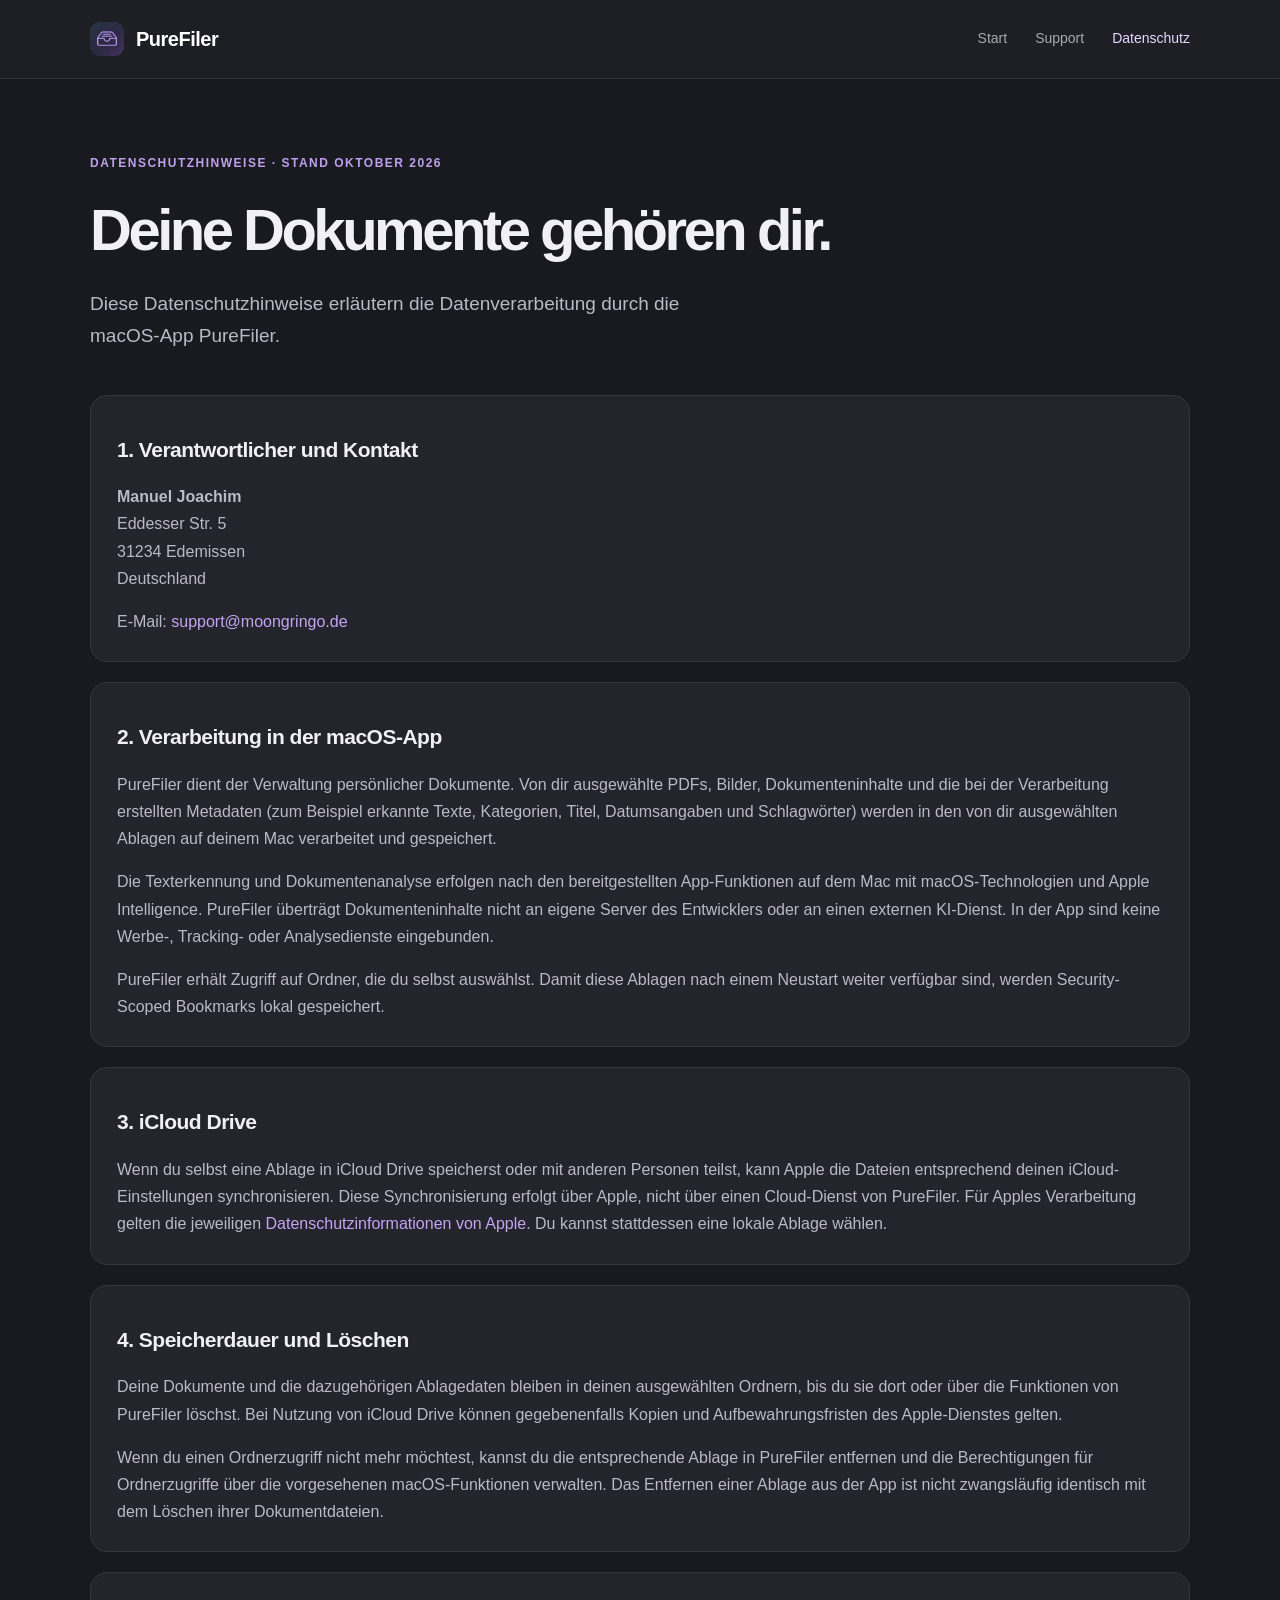
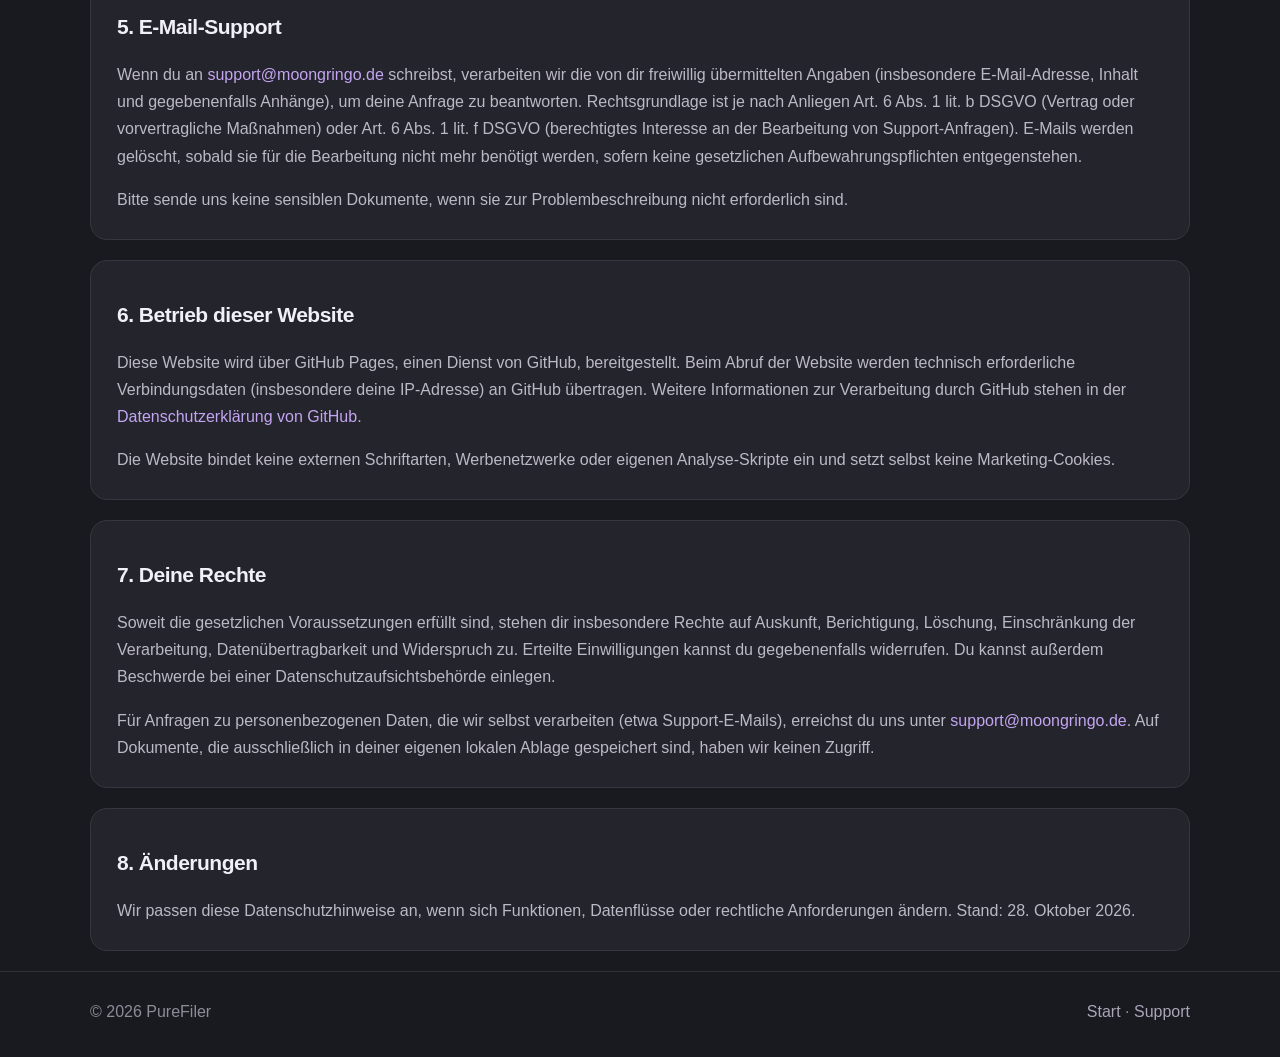
==== commit b8a8e841: "Add files via upload" ====
--- a/privacy.html
+++ b/privacy.html
@@ -1,2 +1,3 @@
 <!DOCTYPE html>
-<html lang="de"><head><meta charset="utf-8"/><meta content="width=device-width,initial-scale=1" name="viewport"/><meta content="Datenschutzhinweise für die macOS-App PureFiler." name="description"/><title>Datenschutz – PureFiler</title><link href="purefiler-icon.webp?v=3" rel="icon"/><link href="style.css" rel="stylesheet"/></head><body><header><div class="wrap nav"><a class="logo" href="index.html"><img alt="" height="34" src="purefiler-icon.webp?v=3" width="34"/>PureFiler</a><nav aria-label="Hauptnavigation" class="links"><a href="index.html">Start</a><a href="support.html">Support</a><a aria-current="page" href="privacy.html">Datenschutz</a></nav></div></header><main class="wrap"><p class="eyebrow">Datenschutzhinweise · Stand Oktober 2026</p><h1>Deine Dokumente gehören dir.</h1><p class="lead">Diese Datenschutzhinweise erläutern die Datenverarbeitung durch die macOS-App PureFiler.</p><section class="card"><h2>1. Verantwortlicher und Kontakt</h2><p><strong>Manuel Joachim</strong><br/>Eddesser Str. 5<br/>31234 Edemissen<br/>Deutschland</p><p>E-Mail: <a href="mailto:support@moongringo.de">support@moongringo.de</a></p></section><section class="card"><h2>2. Verarbeitung in der macOS-App</h2><p>PureFiler dient der Verwaltung persönlicher Dokumente. Von dir ausgewählte PDFs, Bilder, Dokumenteninhalte und die bei der Verarbeitung erstellten Metadaten (zum Beispiel erkannte Texte, Kategorien, Titel, Datumsangaben und Schlagwörter) werden in den von dir ausgewählten Ablagen auf deinem Mac verarbeitet und gespeichert.</p><p>Die Texterkennung und Dokumentenanalyse erfolgen nach dem vorgesehenen Funktionsumfang lokal über Funktionen von macOS und Apple Intelligence. PureFiler überträgt Dokumenteninhalte nicht an einen eigenen Server des Entwicklers oder an einen externen KI-Dienst. PureFiler verwendet nach den vorliegenden Angaben keine Werbe-, Tracking- oder Analysedienste.</p><p>PureFiler greift nur auf Ordner zu, die du selbst auswählst. Für den dauerhaften Zugriff können Sicherheitsberechtigungen (Security-Scoped Bookmarks) auf deinem Mac gespeichert werden.</p></section><section class="card"><h2>3. iCloud Drive</h2><p>Wenn du selbst eine Ablage in iCloud Drive speicherst oder mit anderen Personen teilst, kann Apple die Dateien entsprechend deinen iCloud-Einstellungen synchronisieren. Diese Synchronisierung erfolgt über Apple, nicht über einen Cloud-Dienst von PureFiler. Für Apples Verarbeitung gelten die jeweiligen <a href="https://www.apple.com/de/legal/privacy/">Datenschutzinformationen von Apple</a>. Du kannst stattdessen eine lokale Ablage wählen.</p></section><section class="card"><h2>4. Speicherdauer und Löschen</h2><p>Deine Dokumente und die dazugehörigen Ablagedaten bleiben in deinen ausgewählten Ordnern, bis du sie dort oder über die Funktionen von PureFiler löschst. Bei Nutzung von iCloud Drive können gegebenenfalls Kopien und Aufbewahrungsfristen des Apple-Dienstes gelten.</p><p>Wenn du einen Ordnerzugriff nicht mehr möchtest, kannst du die entsprechende Ablage in PureFiler entfernen und die Berechtigungen für Ordnerzugriffe über die vorgesehenen macOS-Funktionen verwalten. Das Entfernen einer Ablage aus der App ist nicht zwangsläufig identisch mit dem Löschen ihrer Dokumentdateien.</p></section><section class="card"><h2>5. E-Mail-Support</h2><p>Wenn du an <a href="mailto:support@moongringo.de">support@moongringo.de</a> schreibst, verarbeiten wir die von dir freiwillig übermittelten Angaben (insbesondere E-Mail-Adresse, Inhalt und gegebenenfalls Anhänge), um deine Anfrage zu beantworten. Rechtsgrundlage ist je nach Anliegen Art. 6 Abs. 1 lit. b DSGVO (Vertrag oder vorvertragliche Maßnahmen) oder Art. 6 Abs. 1 lit. f DSGVO (berechtigtes Interesse an der Bearbeitung von Support-Anfragen). E-Mails werden gelöscht, sobald sie für die Bearbeitung nicht mehr benötigt werden, sofern keine gesetzlichen Aufbewahrungspflichten entgegenstehen.</p><p>Bitte sende uns keine sensiblen Dokumente, wenn sie zur Problembeschreibung nicht erforderlich sind.</p></section><section class="card"><h2>6. Betrieb dieser Website</h2><p>Diese Website wird über GitHub Pages, einen Dienst von GitHub, bereitgestellt. Beim Abruf der Website werden technisch erforderliche Verbindungsdaten (insbesondere deine IP-Adresse) an GitHub übertragen. Weitere Informationen zur Verarbeitung durch GitHub stehen in der <a href="https://docs.github.com/de/site-policy/privacy-policies/github-general-privacy-statement">Datenschutzerklärung von GitHub</a>.</p><p>Wir verwenden auf dieser Webseite nach dem derzeitigen Stand keine eigenen Analyse- oder Werbe-Tracker und setzen selbst keine Marketing-Cookies ein.</p></section><section class="card"><h2>7. Deine Rechte</h2><p>Im Rahmen der gesetzlichen Voraussetzungen hast du insbesondere das Recht auf Auskunft, Berichtigung, Löschung, Einschränkung der Verarbeitung und Datenübertragbarkeit sowie gegebenenfalls Widerspruch. Du kannst dich außerdem bei einer zuständigen Datenschutzaufsichtsbehörde beschweren.</p><p>Für Anfragen zu personenbezogenen Daten, die wir selbst verarbeiten (etwa Support-E-Mails), erreichst du uns unter <a href="mailto:support@moongringo.de">support@moongringo.de</a>. Auf Dokumente, die ausschließlich in deiner eigenen lokalen Ablage gespeichert sind, haben wir keinen Zugriff.</p></section><section class="card"><h2>8. Änderungen</h2><p>Wir passen diese Datenschutzhinweise an, wenn sich Funktionen, Datenflüsse oder rechtliche Anforderungen ändern. Stand: 28. Oktober 2026.</p></section></main><footer><div class="wrap"><span>© 2026 PureFiler</span><span><a href="index.html">Start</a> · <a href="support.html">Support</a></span></div></footer></body></html>
+
+<html lang="de"><head><meta charset="utf-8"/><meta content="width=device-width,initial-scale=1" name="viewport"/><meta content="Datenschutzhinweise für die macOS-App PureFiler." name="description"/><title>Datenschutz – PureFiler</title><link href="purefiler-icon.webp?v=3" rel="icon"/><link href="style.css" rel="stylesheet"/><link href="https://moongbox.github.io/purefiler/privacy.html" rel="canonical"/></head><body><header><div class="wrap nav"><a class="logo" href="index.html"><img alt="" height="34" src="purefiler-icon.webp?v=3" width="34"/>PureFiler</a><nav aria-label="Hauptnavigation" class="links"><a href="index.html">Start</a><a href="support.html">Support</a><a aria-current="page" href="privacy.html">Datenschutz</a></nav></div></header><main class="wrap"><p class="eyebrow">Datenschutzhinweise · Stand Oktober 2026</p><h1>Deine Dokumente gehören dir.</h1><p class="lead">Diese Datenschutzhinweise erläutern die Datenverarbeitung durch die macOS-App PureFiler.</p><section class="card"><h2>1. Verantwortlicher und Kontakt</h2><p><strong>Manuel Joachim</strong><br/>Eddesser Str. 5<br/>31234 Edemissen<br/>Deutschland</p><p>E-Mail: <a href="mailto:support@moongringo.de">support@moongringo.de</a></p></section><section class="card"><h2>2. Verarbeitung in der macOS-App</h2><p>PureFiler dient der Verwaltung persönlicher Dokumente. Von dir ausgewählte PDFs, Bilder, Dokumenteninhalte und die bei der Verarbeitung erstellten Metadaten (zum Beispiel erkannte Texte, Kategorien, Titel, Datumsangaben und Schlagwörter) werden in den von dir ausgewählten Ablagen auf deinem Mac verarbeitet und gespeichert.</p><p>Die Texterkennung und Dokumentenanalyse erfolgen nach den bereitgestellten App-Funktionen auf dem Mac mit macOS-Technologien und Apple Intelligence. PureFiler überträgt Dokumenteninhalte nicht an eigene Server des Entwicklers oder an einen externen KI-Dienst. In der App sind keine Werbe-, Tracking- oder Analysedienste eingebunden.</p><p>PureFiler erhält Zugriff auf Ordner, die du selbst auswählst. Damit diese Ablagen nach einem Neustart weiter verfügbar sind, werden Security-Scoped Bookmarks lokal gespeichert.</p></section><section class="card"><h2>3. iCloud Drive</h2><p>Wenn du selbst eine Ablage in iCloud Drive speicherst oder mit anderen Personen teilst, kann Apple die Dateien entsprechend deinen iCloud-Einstellungen synchronisieren. Diese Synchronisierung erfolgt über Apple, nicht über einen Cloud-Dienst von PureFiler. Für Apples Verarbeitung gelten die jeweiligen <a href="https://www.apple.com/de/legal/privacy/">Datenschutzinformationen von Apple</a>. Du kannst stattdessen eine lokale Ablage wählen.</p></section><section class="card"><h2>4. Speicherdauer und Löschen</h2><p>Deine Dokumente und die dazugehörigen Ablagedaten bleiben in deinen ausgewählten Ordnern, bis du sie dort oder über die Funktionen von PureFiler löschst. Bei Nutzung von iCloud Drive können gegebenenfalls Kopien und Aufbewahrungsfristen des Apple-Dienstes gelten.</p><p>Wenn du einen Ordnerzugriff nicht mehr möchtest, kannst du die entsprechende Ablage in PureFiler entfernen und die Berechtigungen für Ordnerzugriffe über die vorgesehenen macOS-Funktionen verwalten. Das Entfernen einer Ablage aus der App ist nicht zwangsläufig identisch mit dem Löschen ihrer Dokumentdateien.</p></section><section class="card"><h2>5. E-Mail-Support</h2><p>Wenn du an <a href="mailto:support@moongringo.de">support@moongringo.de</a> schreibst, verarbeiten wir die von dir freiwillig übermittelten Angaben (insbesondere E-Mail-Adresse, Inhalt und gegebenenfalls Anhänge), um deine Anfrage zu beantworten. Rechtsgrundlage ist je nach Anliegen Art. 6 Abs. 1 lit. b DSGVO (Vertrag oder vorvertragliche Maßnahmen) oder Art. 6 Abs. 1 lit. f DSGVO (berechtigtes Interesse an der Bearbeitung von Support-Anfragen). E-Mails werden gelöscht, sobald sie für die Bearbeitung nicht mehr benötigt werden, sofern keine gesetzlichen Aufbewahrungspflichten entgegenstehen.</p><p>Bitte sende uns keine sensiblen Dokumente, wenn sie zur Problembeschreibung nicht erforderlich sind.</p></section><section class="card"><h2>6. Betrieb dieser Website</h2><p>Diese Website wird über GitHub Pages, einen Dienst von GitHub, bereitgestellt. Beim Abruf der Website werden technisch erforderliche Verbindungsdaten (insbesondere deine IP-Adresse) an GitHub übertragen. Weitere Informationen zur Verarbeitung durch GitHub stehen in der <a href="https://docs.github.com/de/site-policy/privacy-policies/github-general-privacy-statement">Datenschutzerklärung von GitHub</a>.</p><p>Die Website bindet keine externen Schriftarten, Werbenetzwerke oder eigenen Analyse-Skripte ein und setzt selbst keine Marketing-Cookies.</p></section><section class="card"><h2>7. Deine Rechte</h2><p>Soweit die gesetzlichen Voraussetzungen erfüllt sind, stehen dir insbesondere Rechte auf Auskunft, Berichtigung, Löschung, Einschränkung der Verarbeitung, Datenübertragbarkeit und Widerspruch zu. Erteilte Einwilligungen kannst du gegebenenfalls widerrufen. Du kannst außerdem Beschwerde bei einer Datenschutzaufsichtsbehörde einlegen.</p><p>Für Anfragen zu personenbezogenen Daten, die wir selbst verarbeiten (etwa Support-E-Mails), erreichst du uns unter <a href="mailto:support@moongringo.de">support@moongringo.de</a>. Auf Dokumente, die ausschließlich in deiner eigenen lokalen Ablage gespeichert sind, haben wir keinen Zugriff.</p></section><section class="card"><h2>8. Änderungen</h2><p>Wir passen diese Datenschutzhinweise an, wenn sich Funktionen, Datenflüsse oder rechtliche Anforderungen ändern. Stand: 28. Oktober 2026.</p></section></main><footer><div class="wrap"><span>© 2026 PureFiler</span><span><a href="index.html">Start</a> · <a href="support.html">Support</a></span></div></footer></body></html>
